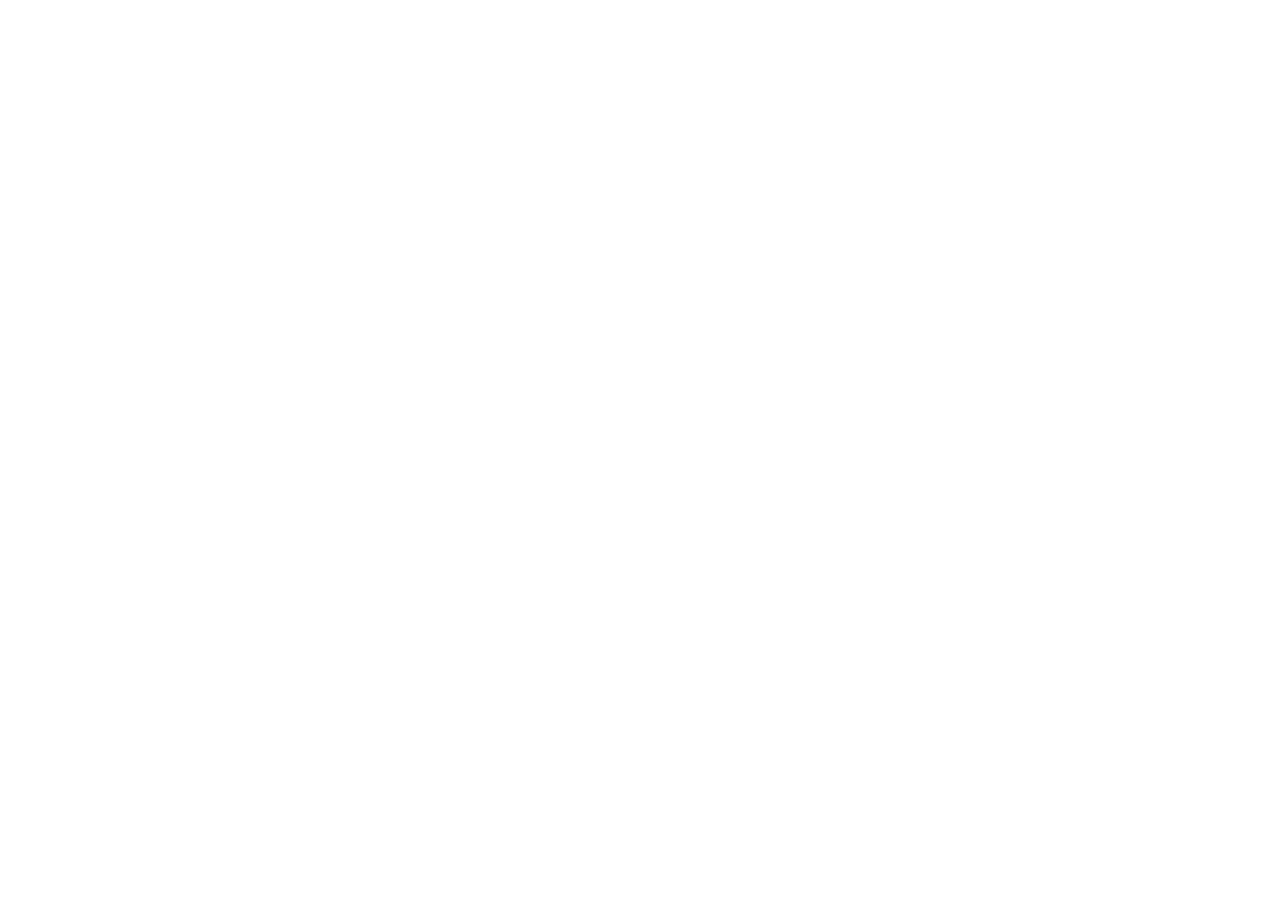
==== home/index.html @ 244410e5 "init project" ====
<!DOCTYPE html>
<html lang="en">
<head>
    <meta charset="UTF-8">
    <meta name="viewport" content="width=device-width, initial-scale=1.0">
    <title>Document</title>
</head>
<body>
    
</body>
</html>
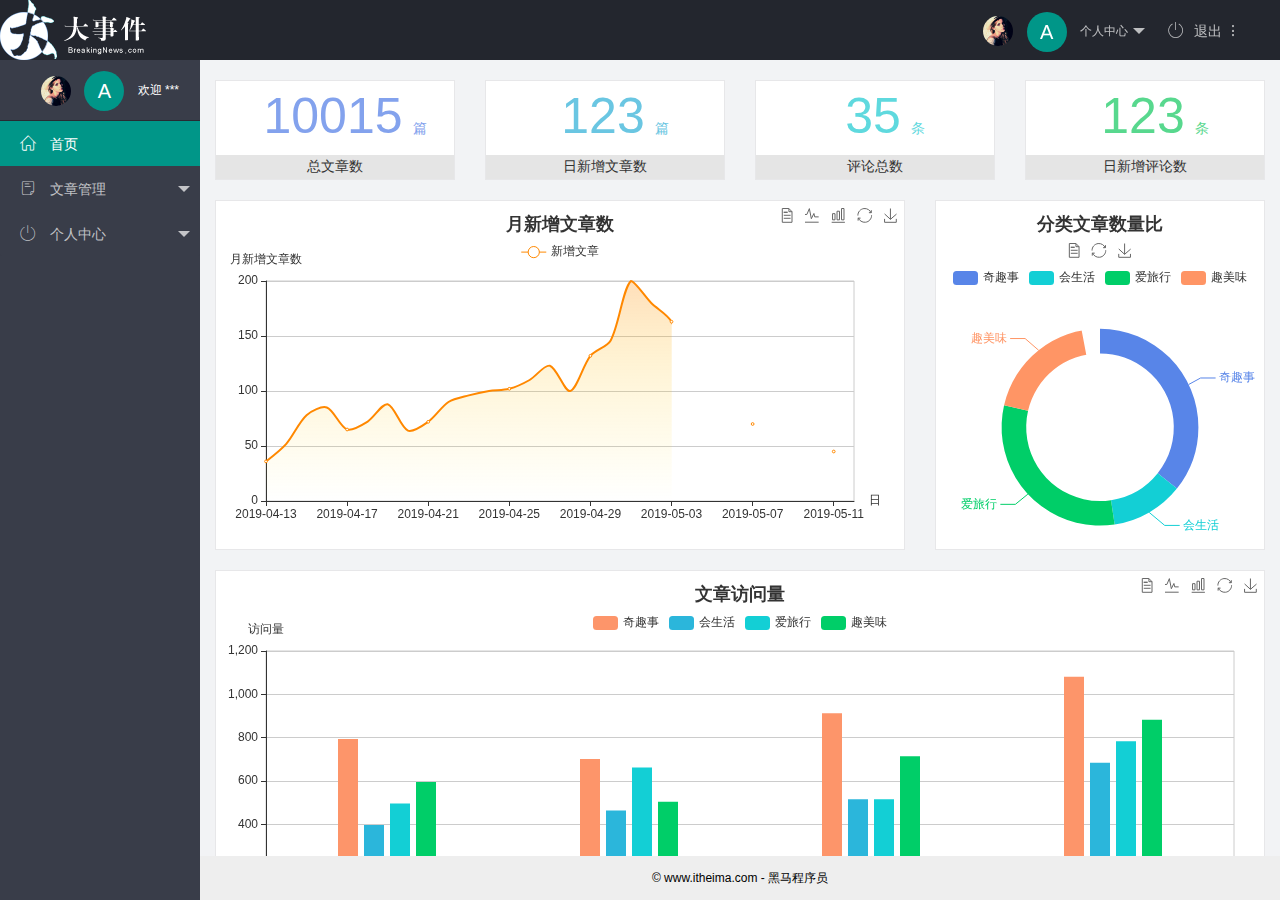
==== commit 228bbe33: "完成个人中心的开发" ====
--- a/home/index.html
+++ b/home/index.html
@@ -1,11 +1,105 @@
 <!DOCTYPE html>
 <html lang="en">
+
 <head>
     <meta charset="UTF-8">
     <meta name="viewport" content="width=device-width, initial-scale=1.0">
-    <title>Document</title>
+    <title>后台主页</title>
+    <!-- 导入layui样式表 -->
+    <link rel="stylesheet" href="/assets/lib/layui/css/layui.css">
+    <link rel="stylesheet" href="/assets/fonts/iconfont.css">
+    <link rel="stylesheet" href="/assets/css/index.css">
+
 </head>
+
 <body>
-    
+    <div class="layui-layout layui-layout-admin">
+        <div class="layui-header">
+            <img src="/assets/images/logo.png">
+            <!-- 头部区域（可配合layui 已有的水平导航） -->
+            <ul class="layui-nav layui-layout-left">
+                <!-- 移动端显示 -->
+                <li class="layui-nav-item layui-show-xs-inline-block layui-hide-sm" lay-header-event="menuLeft">
+                    <i class="layui-icon layui-icon-spread-left"></i>
+                </li>
+            </ul>
+            <ul class="layui-nav layui-layout-right">
+                <li class="layui-nav-item layui-hide layui-show-md-inline-block" id="fu">
+                    <a href="javascript:;" class="userinfo">
+                        <img src="/assets/images/sample.jpg" class="layui-nav-img">
+                        <span class="text-avatar">A</span>
+                        个人中心
+                    </a>
+                    <dl class="layui-nav-child">
+                        <dd><a href="/home/user/user_info.html" target="fm">
+                                基本资料</a></dd>
+                        <dd><a href="/home/user/user_pwd.html" target="fm">更换头像</a></dd>
+                        <dd><a href="/home/user/user_avatar.html" target="fm">重置密码</a></dd>
+                    </dl>
+                </li>
+                <li class="layui-nav-item" lay-header-event="menuRight" lay-unselect>
+                    <a href="javascript:;" id="btnlogout"><span class="iconfont icon-tuichu"></span>退出
+                        <i class="layui-icon layui-icon-more-vertical"></i>
+                    </a>
+                </li>
+            </ul>
+        </div>
+
+        <div class="layui-side layui-bg-black">
+            <div class="layui-side-scroll">
+                <div class="userinfo">
+                    <img src="/assets/images/sample.jpg" class="layui-nav-img">
+                    <span class="text-avatar">A</span>
+                    <span id="welcome">欢迎 ***</span>
+                </div>
+                <!-- 左侧导航区域（可配合layui已有的垂直导航） -->
+                <ul class="layui-nav layui-nav-tree " lay-shrink="all" lay-filter="test">
+                    <li class="layui-nav-item layui-nav-itemed layui-this">
+                        <a class="" target="fm" href="/home/dashboard.html"><span class="iconfont icon-home">
+                            </span>首页</a>
+                    </li>
+                    <li class="layui-nav-item">
+                        <a href="javascript:;"><span class="iconfont icon-16 tubiao"> </span>文章管理</a>
+                        <dl class="layui-nav-child">
+                            <dd><a href="javascript:;">文章类别</a></dd>
+                            <dd><a href="javascript:;"> 文章列表</a></dd>
+                            <dd><a href="">发布文章</a></dd>
+                        </dl>
+                    </li>
+                    <li class="layui-nav-item">
+                        <a href="javascript:;"><span class="iconfont icon-tuichu"> </span>个人中心</a>
+                        <dl class="layui-nav-child">
+                            <dd><a href="/home/user/user_info.html" target="fm"><i
+                                        class="layui-icon layui-icon-app"></i>基本资料</a></dd>
+                            <dd><a href="/home/user/user_avatar.html" target="fm"><i
+                                        class="layui-icon layui-icon-app"></i> 更换头像</a>
+                            </dd>
+                            <dd><a href="/home/user/user_pwd.html" target="fm"> <i
+                                        class="layui-icon layui-icon-app"></i>重置密码</a></dd>
+                        </dl>
+                    </li>
+
+                </ul>
+            </div>
+        </div>
+
+        <div class="layui-body">
+            <!-- 内容主体区域 -->
+
+            <iframe name="fm" src="/home/dashboard.html" frameborder="0"></iframe>
+
+        </div>
+
+        <div class="layui-footer">
+            <!-- 底部固定区域 -->
+            © www.itheima.com - 黑马程序员
+        </div>
+    </div>
+    <script src="/assets/lib/layui/layui.all.js"></script>
+    <script src="/assets/lib/jquery.js"></script>
+    <script src="/assets/js/baseApi.js"></script>
+    <script src="/assets/js/index.js"></script>
+
 </body>
+
 </html>--- a/assets/lib/layui/css/layui.css
+++ b/assets/lib/layui/css/layui.css
@@ -0,0 +1,2 @@
+/** layui-v2.5.5 MIT License By https://www.layui.com */
+ .layui-inline,img{display:inline-block;vertical-align:middle}h1,h2,h3,h4,h5,h6{font-weight:400}.layui-edge,.layui-header,.layui-inline,.layui-main{position:relative}.layui-body,.layui-edge,.layui-elip{overflow:hidden}.layui-btn,.layui-edge,.layui-inline,img{vertical-align:middle}.layui-btn,.layui-disabled,.layui-icon,.layui-unselect{-moz-user-select:none;-webkit-user-select:none;-ms-user-select:none}.layui-elip,.layui-form-checkbox span,.layui-form-pane .layui-form-label{text-overflow:ellipsis;white-space:nowrap}.layui-breadcrumb,.layui-tree-btnGroup{visibility:hidden}blockquote,body,button,dd,div,dl,dt,form,h1,h2,h3,h4,h5,h6,input,li,ol,p,pre,td,textarea,th,ul{margin:0;padding:0;-webkit-tap-highlight-color:rgba(0,0,0,0)}a:active,a:hover{outline:0}img{border:none}li{list-style:none}table{border-collapse:collapse;border-spacing:0}h4,h5,h6{font-size:100%}button,input,optgroup,option,select,textarea{font-family:inherit;font-size:inherit;font-style:inherit;font-weight:inherit;outline:0}pre{white-space:pre-wrap;white-space:-moz-pre-wrap;white-space:-pre-wrap;white-space:-o-pre-wrap;word-wrap:break-word}body{line-height:24px;font:14px Helvetica Neue,Helvetica,PingFang SC,Tahoma,Arial,sans-serif}hr{height:1px;margin:10px 0;border:0;clear:both}a{color:#333;text-decoration:none}a:hover{color:#777}a cite{font-style:normal;*cursor:pointer}.layui-border-box,.layui-border-box *{box-sizing:border-box}.layui-box,.layui-box *{box-sizing:content-box}.layui-clear{clear:both;*zoom:1}.layui-clear:after{content:'\20';clear:both;*zoom:1;display:block;height:0}.layui-inline{*display:inline;*zoom:1}.layui-edge{display:inline-block;width:0;height:0;border-width:6px;border-style:dashed;border-color:transparent}.layui-edge-top{top:-4px;border-bottom-color:#999;border-bottom-style:solid}.layui-edge-right{border-left-color:#999;border-left-style:solid}.layui-edge-bottom{top:2px;border-top-color:#999;border-top-style:solid}.layui-edge-left{border-right-color:#999;border-right-style:solid}.layui-disabled,.layui-disabled:hover{color:#d2d2d2!important;cursor:not-allowed!important}.layui-circle{border-radius:100%}.layui-show{display:block!important}.layui-hide{display:none!important}@font-face{font-family:layui-icon;src:url(../font/iconfont.eot?v=250);src:url(../font/iconfont.eot?v=250#iefix) format('embedded-opentype'),url(../font/iconfont.woff2?v=250) format('woff2'),url(../font/iconfont.woff?v=250) format('woff'),url(../font/iconfont.ttf?v=250) format('truetype'),url(../font/iconfont.svg?v=250#layui-icon) format('svg')}.layui-icon{font-family:layui-icon!important;font-size:16px;font-style:normal;-webkit-font-smoothing:antialiased;-moz-osx-font-smoothing:grayscale}.layui-icon-reply-fill:before{content:"\e611"}.layui-icon-set-fill:before{content:"\e614"}.layui-icon-menu-fill:before{content:"\e60f"}.layui-icon-search:before{content:"\e615"}.layui-icon-share:before{content:"\e641"}.layui-icon-set-sm:before{content:"\e620"}.layui-icon-engine:before{content:"\e628"}.layui-icon-close:before{content:"\1006"}.layui-icon-close-fill:before{content:"\1007"}.layui-icon-chart-screen:before{content:"\e629"}.layui-icon-star:before{content:"\e600"}.layui-icon-circle-dot:before{content:"\e617"}.layui-icon-chat:before{content:"\e606"}.layui-icon-release:before{content:"\e609"}.layui-icon-list:before{content:"\e60a"}.layui-icon-chart:before{content:"\e62c"}.layui-icon-ok-circle:before{content:"\1005"}.layui-icon-layim-theme:before{content:"\e61b"}.layui-icon-table:before{content:"\e62d"}.layui-icon-right:before{content:"\e602"}.layui-icon-left:before{content:"\e603"}.layui-icon-cart-simple:before{content:"\e698"}.layui-icon-face-cry:before{content:"\e69c"}.layui-icon-face-smile:before{content:"\e6af"}.layui-icon-survey:before{content:"\e6b2"}.layui-icon-tree:before{content:"\e62e"}.layui-icon-upload-circle:before{content:"\e62f"}.layui-icon-add-circle:before{content:"\e61f"}.layui-icon-download-circle:before{content:"\e601"}.layui-icon-templeate-1:before{content:"\e630"}.layui-icon-util:before{content:"\e631"}.layui-icon-face-surprised:before{content:"\e664"}.layui-icon-edit:before{content:"\e642"}.layui-icon-speaker:before{content:"\e645"}.layui-icon-down:before{content:"\e61a"}.layui-icon-file:before{content:"\e621"}.layui-icon-layouts:before{content:"\e632"}.layui-icon-rate-half:before{content:"\e6c9"}.layui-icon-add-circle-fine:before{content:"\e608"}.layui-icon-prev-circle:before{content:"\e633"}.layui-icon-read:before{content:"\e705"}.layui-icon-404:before{content:"\e61c"}.layui-icon-carousel:before{content:"\e634"}.layui-icon-help:before{content:"\e607"}.layui-icon-code-circle:before{content:"\e635"}.layui-icon-water:before{content:"\e636"}.layui-icon-username:before{content:"\e66f"}.layui-icon-find-fill:before{content:"\e670"}.layui-icon-about:before{content:"\e60b"}.layui-icon-location:before{content:"\e715"}.layui-icon-up:before{content:"\e619"}.layui-icon-pause:before{content:"\e651"}.layui-icon-date:before{content:"\e637"}.layui-icon-layim-uploadfile:before{content:"\e61d"}.layui-icon-delete:before{content:"\e640"}.layui-icon-play:before{content:"\e652"}.layui-icon-top:before{content:"\e604"}.layui-icon-friends:before{content:"\e612"}.layui-icon-refresh-3:before{content:"\e9aa"}.layui-icon-ok:before{content:"\e605"}.layui-icon-layer:before{content:"\e638"}.layui-icon-face-smile-fine:before{content:"\e60c"}.layui-icon-dollar:before{content:"\e659"}.layui-icon-group:before{content:"\e613"}.layui-icon-layim-download:before{content:"\e61e"}.layui-icon-picture-fine:before{content:"\e60d"}.layui-icon-link:before{content:"\e64c"}.layui-icon-diamond:before{content:"\e735"}.layui-icon-log:before{content:"\e60e"}.layui-icon-rate-solid:before{content:"\e67a"}.layui-icon-fonts-del:before{content:"\e64f"}.layui-icon-unlink:before{content:"\e64d"}.layui-icon-fonts-clear:before{content:"\e639"}.layui-icon-triangle-r:before{content:"\e623"}.layui-icon-circle:before{content:"\e63f"}.layui-icon-radio:before{content:"\e643"}.layui-icon-align-center:before{content:"\e647"}.layui-icon-align-right:before{content:"\e648"}.layui-icon-align-left:before{content:"\e649"}.layui-icon-loading-1:before{content:"\e63e"}.layui-icon-return:before{content:"\e65c"}.layui-icon-fonts-strong:before{content:"\e62b"}.layui-icon-upload:before{content:"\e67c"}.layui-icon-dialogue:before{content:"\e63a"}.layui-icon-video:before{content:"\e6ed"}.layui-icon-headset:before{content:"\e6fc"}.layui-icon-cellphone-fine:before{content:"\e63b"}.layui-icon-add-1:before{content:"\e654"}.layui-icon-face-smile-b:before{content:"\e650"}.layui-icon-fonts-html:before{content:"\e64b"}.layui-icon-form:before{content:"\e63c"}.layui-icon-cart:before{content:"\e657"}.layui-icon-camera-fill:before{content:"\e65d"}.layui-icon-tabs:before{content:"\e62a"}.layui-icon-fonts-code:before{content:"\e64e"}.layui-icon-fire:before{content:"\e756"}.layui-icon-set:before{content:"\e716"}.layui-icon-fonts-u:before{content:"\e646"}.layui-icon-triangle-d:before{content:"\e625"}.layui-icon-tips:before{content:"\e702"}.layui-icon-picture:before{content:"\e64a"}.layui-icon-more-vertical:before{content:"\e671"}.layui-icon-flag:before{content:"\e66c"}.layui-icon-loading:before{content:"\e63d"}.layui-icon-fonts-i:before{content:"\e644"}.layui-icon-refresh-1:before{content:"\e666"}.layui-icon-rmb:before{content:"\e65e"}.layui-icon-home:before{content:"\e68e"}.layui-icon-user:before{content:"\e770"}.layui-icon-notice:before{content:"\e667"}.layui-icon-login-weibo:before{content:"\e675"}.layui-icon-voice:before{content:"\e688"}.layui-icon-upload-drag:before{content:"\e681"}.layui-icon-login-qq:before{content:"\e676"}.layui-icon-snowflake:before{content:"\e6b1"}.layui-icon-file-b:before{content:"\e655"}.layui-icon-template:before{content:"\e663"}.layui-icon-auz:before{content:"\e672"}.layui-icon-console:before{content:"\e665"}.layui-icon-app:before{content:"\e653"}.layui-icon-prev:before{content:"\e65a"}.layui-icon-website:before{content:"\e7ae"}.layui-icon-next:before{content:"\e65b"}.layui-icon-component:before{content:"\e857"}.layui-icon-more:before{content:"\e65f"}.layui-icon-login-wechat:before{content:"\e677"}.layui-icon-shrink-right:before{content:"\e668"}.layui-icon-spread-left:before{content:"\e66b"}.layui-icon-camera:before{content:"\e660"}.layui-icon-note:before{content:"\e66e"}.layui-icon-refresh:before{content:"\e669"}.layui-icon-female:before{content:"\e661"}.layui-icon-male:before{content:"\e662"}.layui-icon-password:before{content:"\e673"}.layui-icon-senior:before{content:"\e674"}.layui-icon-theme:before{content:"\e66a"}.layui-icon-tread:before{content:"\e6c5"}.layui-icon-praise:before{content:"\e6c6"}.layui-icon-star-fill:before{content:"\e658"}.layui-icon-rate:before{content:"\e67b"}.layui-icon-template-1:before{content:"\e656"}.layui-icon-vercode:before{content:"\e679"}.layui-icon-cellphone:before{content:"\e678"}.layui-icon-screen-full:before{content:"\e622"}.layui-icon-screen-restore:before{content:"\e758"}.layui-icon-cols:before{content:"\e610"}.layui-icon-export:before{content:"\e67d"}.layui-icon-print:before{content:"\e66d"}.layui-icon-slider:before{content:"\e714"}.layui-icon-addition:before{content:"\e624"}.layui-icon-subtraction:before{content:"\e67e"}.layui-icon-service:before{content:"\e626"}.layui-icon-transfer:before{content:"\e691"}.layui-main{width:1140px;margin:0 auto}.layui-header{z-index:1000;height:60px}.layui-header a:hover{transition:all .5s;-webkit-transition:all .5s}.layui-side{position:fixed;left:0;top:0;bottom:0;z-index:999;width:200px;overflow-x:hidden}.layui-side-scroll{position:relative;width:220px;height:100%;overflow-x:hidden}.layui-body{position:absolute;left:200px;right:0;top:0;bottom:0;z-index:998;width:auto;overflow-y:auto;box-sizing:border-box}.layui-layout-body{overflow:hidden}.layui-layout-admin .layui-header{background-color:#23262E}.layui-layout-admin .layui-side{top:60px;width:200px;overflow-x:hidden}.layui-layout-admin .layui-body{position:fixed;top:60px;bottom:44px}.layui-layout-admin .layui-main{width:auto;margin:0 15px}.layui-layout-admin .layui-footer{position:fixed;left:200px;right:0;bottom:0;height:44px;line-height:44px;padding:0 15px;background-color:#eee}.layui-layout-admin .layui-logo{position:absolute;left:0;top:0;width:200px;height:100%;line-height:60px;text-align:center;color:#009688;font-size:16px}.layui-layout-admin .layui-header .layui-nav{background:0 0}.layui-layout-left{position:absolute!important;left:200px;top:0}.layui-layout-right{position:absolute!important;right:0;top:0}.layui-container{position:relative;margin:0 auto;padding:0 15px;box-sizing:border-box}.layui-fluid{position:relative;margin:0 auto;padding:0 15px}.layui-row:after,.layui-row:before{content:'';display:block;clear:both}.layui-col-lg1,.layui-col-lg10,.layui-col-lg11,.layui-col-lg12,.layui-col-lg2,.layui-col-lg3,.layui-col-lg4,.layui-col-lg5,.layui-col-lg6,.layui-col-lg7,.layui-col-lg8,.layui-col-lg9,.layui-col-md1,.layui-col-md10,.layui-col-md11,.layui-col-md12,.layui-col-md2,.layui-col-md3,.layui-col-md4,.layui-col-md5,.layui-col-md6,.layui-col-md7,.layui-col-md8,.layui-col-md9,.layui-col-sm1,.layui-col-sm10,.layui-col-sm11,.layui-col-sm12,.layui-col-sm2,.layui-col-sm3,.layui-col-sm4,.layui-col-sm5,.layui-col-sm6,.layui-col-sm7,.layui-col-sm8,.layui-col-sm9,.layui-col-xs1,.layui-col-xs10,.layui-col-xs11,.layui-col-xs12,.layui-col-xs2,.layui-col-xs3,.layui-col-xs4,.layui-col-xs5,.layui-col-xs6,.layui-col-xs7,.layui-col-xs8,.layui-col-xs9{position:relative;display:block;box-sizing:border-box}.layui-col-xs1,.layui-col-xs10,.layui-col-xs11,.layui-col-xs12,.layui-col-xs2,.layui-col-xs3,.layui-col-xs4,.layui-col-xs5,.layui-col-xs6,.layui-col-xs7,.layui-col-xs8,.layui-col-xs9{float:left}.layui-col-xs1{width:8.33333333%}.layui-col-xs2{width:16.66666667%}.layui-col-xs3{width:25%}.layui-col-xs4{width:33.33333333%}.layui-col-xs5{width:41.66666667%}.layui-col-xs6{width:50%}.layui-col-xs7{width:58.33333333%}.layui-col-xs8{width:66.66666667%}.layui-col-xs9{width:75%}.layui-col-xs10{width:83.33333333%}.layui-col-xs11{width:91.66666667%}.layui-col-xs12{width:100%}.layui-col-xs-offset1{margin-left:8.33333333%}.layui-col-xs-offset2{margin-left:16.66666667%}.layui-col-xs-offset3{margin-left:25%}.layui-col-xs-offset4{margin-left:33.33333333%}.layui-col-xs-offset5{margin-left:41.66666667%}.layui-col-xs-offset6{margin-left:50%}.layui-col-xs-offset7{margin-left:58.33333333%}.layui-col-xs-offset8{margin-left:66.66666667%}.layui-col-xs-offset9{margin-left:75%}.layui-col-xs-offset10{margin-left:83.33333333%}.layui-col-xs-offset11{margin-left:91.66666667%}.layui-col-xs-offset12{margin-left:100%}@media screen and (max-width:768px){.layui-hide-xs{display:none!important}.layui-show-xs-block{display:block!important}.layui-show-xs-inline{display:inline!important}.layui-show-xs-inline-block{display:inline-block!important}}@media screen and (min-width:768px){.layui-container{width:750px}.layui-hide-sm{display:none!important}.layui-show-sm-block{display:block!important}.layui-show-sm-inline{display:inline!important}.layui-show-sm-inline-block{display:inline-block!important}.layui-col-sm1,.layui-col-sm10,.layui-col-sm11,.layui-col-sm12,.layui-col-sm2,.layui-col-sm3,.layui-col-sm4,.layui-col-sm5,.layui-col-sm6,.layui-col-sm7,.layui-col-sm8,.layui-col-sm9{float:left}.layui-col-sm1{width:8.33333333%}.layui-col-sm2{width:16.66666667%}.layui-col-sm3{width:25%}.layui-col-sm4{width:33.33333333%}.layui-col-sm5{width:41.66666667%}.layui-col-sm6{width:50%}.layui-col-sm7{width:58.33333333%}.layui-col-sm8{width:66.66666667%}.layui-col-sm9{width:75%}.layui-col-sm10{width:83.33333333%}.layui-col-sm11{width:91.66666667%}.layui-col-sm12{width:100%}.layui-col-sm-offset1{margin-left:8.33333333%}.layui-col-sm-offset2{margin-left:16.66666667%}.layui-col-sm-offset3{margin-left:25%}.layui-col-sm-offset4{margin-left:33.33333333%}.layui-col-sm-offset5{margin-left:41.66666667%}.layui-col-sm-offset6{margin-left:50%}.layui-col-sm-offset7{margin-left:58.33333333%}.layui-col-sm-offset8{margin-left:66.66666667%}.layui-col-sm-offset9{margin-left:75%}.layui-col-sm-offset10{margin-left:83.33333333%}.layui-col-sm-offset11{margin-left:91.66666667%}.layui-col-sm-offset12{margin-left:100%}}@media screen and (min-width:992px){.layui-container{width:970px}.layui-hide-md{display:none!important}.layui-show-md-block{display:block!important}.layui-show-md-inline{display:inline!important}.layui-show-md-inline-block{display:inline-block!important}.layui-col-md1,.layui-col-md10,.layui-col-md11,.layui-col-md12,.layui-col-md2,.layui-col-md3,.layui-col-md4,.layui-col-md5,.layui-col-md6,.layui-col-md7,.layui-col-md8,.layui-col-md9{float:left}.layui-col-md1{width:8.33333333%}.layui-col-md2{width:16.66666667%}.layui-col-md3{width:25%}.layui-col-md4{width:33.33333333%}.layui-col-md5{width:41.66666667%}.layui-col-md6{width:50%}.layui-col-md7{width:58.33333333%}.layui-col-md8{width:66.66666667%}.layui-col-md9{width:75%}.layui-col-md10{width:83.33333333%}.layui-col-md11{width:91.66666667%}.layui-col-md12{width:100%}.layui-col-md-offset1{margin-left:8.33333333%}.layui-col-md-offset2{margin-left:16.66666667%}.layui-col-md-offset3{margin-left:25%}.layui-col-md-offset4{margin-left:33.33333333%}.layui-col-md-offset5{margin-left:41.66666667%}.layui-col-md-offset6{margin-left:50%}.layui-col-md-offset7{margin-left:58.33333333%}.layui-col-md-offset8{margin-left:66.66666667%}.layui-col-md-offset9{margin-left:75%}.layui-col-md-offset10{margin-left:83.33333333%}.layui-col-md-offset11{margin-left:91.66666667%}.layui-col-md-offset12{margin-left:100%}}@media screen and (min-width:1200px){.layui-container{width:1170px}.layui-hide-lg{display:none!important}.layui-show-lg-block{display:block!important}.layui-show-lg-inline{display:inline!important}.layui-show-lg-inline-block{display:inline-block!important}.layui-col-lg1,.layui-col-lg10,.layui-col-lg11,.layui-col-lg12,.layui-col-lg2,.layui-col-lg3,.layui-col-lg4,.layui-col-lg5,.layui-col-lg6,.layui-col-lg7,.layui-col-lg8,.layui-col-lg9{float:left}.layui-col-lg1{width:8.33333333%}.layui-col-lg2{width:16.66666667%}.layui-col-lg3{width:25%}.layui-col-lg4{width:33.33333333%}.layui-col-lg5{width:41.66666667%}.layui-col-lg6{width:50%}.layui-col-lg7{width:58.33333333%}.layui-col-lg8{width:66.66666667%}.layui-col-lg9{width:75%}.layui-col-lg10{width:83.33333333%}.layui-col-lg11{width:91.66666667%}.layui-col-lg12{width:100%}.layui-col-lg-offset1{margin-left:8.33333333%}.layui-col-lg-offset2{margin-left:16.66666667%}.layui-col-lg-offset3{margin-left:25%}.layui-col-lg-offset4{margin-left:33.33333333%}.layui-col-lg-offset5{margin-left:41.66666667%}.layui-col-lg-offset6{margin-left:50%}.layui-col-lg-offset7{margin-left:58.33333333%}.layui-col-lg-offset8{margin-left:66.66666667%}.layui-col-lg-offset9{margin-left:75%}.layui-col-lg-offset10{margin-left:83.33333333%}.layui-col-lg-offset11{margin-left:91.66666667%}.layui-col-lg-offset12{margin-left:100%}}.layui-col-space1{margin:-.5px}.layui-col-space1>*{padding:.5px}.layui-col-space3{margin:-1.5px}.layui-col-space3>*{padding:1.5px}.layui-col-space5{margin:-2.5px}.layui-col-space5>*{padding:2.5px}.layui-col-space8{margin:-3.5px}.layui-col-space8>*{padding:3.5px}.layui-col-space10{margin:-5px}.layui-col-space10>*{padding:5px}.layui-col-space12{margin:-6px}.layui-col-space12>*{padding:6px}.layui-col-space15{margin:-7.5px}.layui-col-space15>*{padding:7.5px}.layui-col-space18{margin:-9px}.layui-col-space18>*{padding:9px}.layui-col-space20{margin:-10px}.layui-col-space20>*{padding:10px}.layui-col-space22{margin:-11px}.layui-col-space22>*{padding:11px}.layui-col-space25{margin:-12.5px}.layui-col-space25>*{padding:12.5px}.layui-col-space30{margin:-15px}.layui-col-space30>*{padding:15px}.layui-btn,.layui-input,.layui-select,.layui-textarea,.layui-upload-button{outline:0;-webkit-appearance:none;transition:all .3s;-webkit-transition:all .3s;box-sizing:border-box}.layui-elem-quote{margin-bottom:10px;padding:15px;line-height:22px;border-left:5px solid #009688;border-radius:0 2px 2px 0;background-color:#f2f2f2}.layui-quote-nm{border-style:solid;border-width:1px 1px 1px 5px;background:0 0}.layui-elem-field{margin-bottom:10px;padding:0;border-width:1px;border-style:solid}.layui-elem-field legend{margin-left:20px;padding:0 10px;font-size:20px;font-weight:300}.layui-field-title{margin:10px 0 20px;border-width:1px 0 0}.layui-field-box{padding:10px 15px}.layui-field-title .layui-field-box{padding:10px 0}.layui-progress{position:relative;height:6px;border-radius:20px;background-color:#e2e2e2}.layui-progress-bar{position:absolute;left:0;top:0;width:0;max-width:100%;height:6px;border-radius:20px;text-align:right;background-color:#5FB878;transition:all .3s;-webkit-transition:all .3s}.layui-progress-big,.layui-progress-big .layui-progress-bar{height:18px;line-height:18px}.layui-progress-text{position:relative;top:-20px;line-height:18px;font-size:12px;color:#666}.layui-progress-big .layui-progress-text{position:static;padding:0 10px;color:#fff}.layui-collapse{border-width:1px;border-style:solid;border-radius:2px}.layui-colla-content,.layui-colla-item{border-top-width:1px;border-top-style:solid}.layui-colla-item:first-child{border-top:none}.layui-colla-title{position:relative;height:42px;line-height:42px;padding:0 15px 0 35px;color:#333;background-color:#f2f2f2;cursor:pointer;font-size:14px;overflow:hidden}.layui-colla-content{display:none;padding:10px 15px;line-height:22px;color:#666}.layui-colla-icon{position:absolute;left:15px;top:0;font-size:14px}.layui-card{margin-bottom:15px;border-radius:2px;background-color:#fff;box-shadow:0 1px 2px 0 rgba(0,0,0,.05)}.layui-card:last-child{margin-bottom:0}.layui-card-header{position:relative;height:42px;line-height:42px;padding:0 15px;border-bottom:1px solid #f6f6f6;color:#333;border-radius:2px 2px 0 0;font-size:14px}.layui-bg-black,.layui-bg-blue,.layui-bg-cyan,.layui-bg-green,.layui-bg-orange,.layui-bg-red{color:#fff!important}.layui-card-body{position:relative;padding:10px 15px;line-height:24px}.layui-card-body[pad15]{padding:15px}.layui-card-body[pad20]{padding:20px}.layui-card-body .layui-table{margin:5px 0}.layui-card .layui-tab{margin:0}.layui-panel-window{position:relative;padding:15px;border-radius:0;border-top:5px solid #E6E6E6;background-color:#fff}.layui-auxiliar-moving{position:fixed;left:0;right:0;top:0;bottom:0;width:100%;height:100%;background:0 0;z-index:9999999999}.layui-form-label,.layui-form-mid,.layui-form-select,.layui-input-block,.layui-input-inline,.layui-textarea{position:relative}.layui-bg-red{background-color:#FF5722!important}.layui-bg-orange{background-color:#FFB800!important}.layui-bg-green{background-color:#009688!important}.layui-bg-cyan{background-color:#2F4056!important}.layui-bg-blue{background-color:#1E9FFF!important}.layui-bg-black{background-color:#393D49!important}.layui-bg-gray{background-color:#eee!important;color:#666!important}.layui-badge-rim,.layui-colla-content,.layui-colla-item,.layui-collapse,.layui-elem-field,.layui-form-pane .layui-form-item[pane],.layui-form-pane .layui-form-label,.layui-input,.layui-layedit,.layui-layedit-tool,.layui-quote-nm,.layui-select,.layui-tab-bar,.layui-tab-card,.layui-tab-title,.layui-tab-title .layui-this:after,.layui-textarea{border-color:#e6e6e6}.layui-timeline-item:before,hr{background-color:#e6e6e6}.layui-text{line-height:22px;font-size:14px;color:#666}.layui-text h1,.layui-text h2,.layui-text h3{font-weight:500;color:#333}.layui-text h1{font-size:30px}.layui-text h2{font-size:24px}.layui-text h3{font-size:18px}.layui-text a:not(.layui-btn){color:#01AAED}.layui-text a:not(.layui-btn):hover{text-decoration:underline}.layui-text ul{padding:5px 0 5px 15px}.layui-text ul li{margin-top:5px;list-style-type:disc}.layui-text em,.layui-word-aux{color:#999!important;padding:0 5px!important}.layui-btn{display:inline-block;height:38px;line-height:38px;padding:0 18px;background-color:#009688;color:#fff;white-space:nowrap;text-align:center;font-size:14px;border:none;border-radius:2px;cursor:pointer}.layui-btn:hover{opacity:.8;filter:alpha(opacity=80);color:#fff}.layui-btn:active{opacity:1;filter:alpha(opacity=100)}.layui-btn+.layui-btn{margin-left:10px}.layui-btn-container{font-size:0}.layui-btn-container .layui-btn{margin-right:10px;margin-bottom:10px}.layui-btn-container .layui-btn+.layui-btn{margin-left:0}.layui-table .layui-btn-container .layui-btn{margin-bottom:9px}.layui-btn-radius{border-radius:100px}.layui-btn .layui-icon{margin-right:3px;font-size:18px;vertical-align:bottom;vertical-align:middle\9}.layui-btn-primary{border:1px solid #C9C9C9;background-color:#fff;color:#555}.layui-btn-primary:hover{border-color:#009688;color:#333}.layui-btn-normal{background-color:#1E9FFF}.layui-btn-warm{background-color:#FFB800}.layui-btn-danger{background-color:#FF5722}.layui-btn-checked{background-color:#5FB878}.layui-btn-disabled,.layui-btn-disabled:active,.layui-btn-disabled:hover{border:1px solid #e6e6e6;background-color:#FBFBFB;color:#C9C9C9;cursor:not-allowed;opacity:1}.layui-btn-lg{height:44px;line-height:44px;padding:0 25px;font-size:16px}.layui-btn-sm{height:30px;line-height:30px;padding:0 10px;font-size:12px}.layui-btn-sm i{font-size:16px!important}.layui-btn-xs{height:22px;line-height:22px;padding:0 5px;font-size:12px}.layui-btn-xs i{font-size:14px!important}.layui-btn-group{display:inline-block;vertical-align:middle;font-size:0}.layui-btn-group .layui-btn{margin-left:0!important;margin-right:0!important;border-left:1px solid rgba(255,255,255,.5);border-radius:0}.layui-btn-group .layui-btn-primary{border-left:none}.layui-btn-group .layui-btn-primary:hover{border-color:#C9C9C9;color:#009688}.layui-btn-group .layui-btn:first-child{border-left:none;border-radius:2px 0 0 2px}.layui-btn-group .layui-btn-primary:first-child{border-left:1px solid #c9c9c9}.layui-btn-group .layui-btn:last-child{border-radius:0 2px 2px 0}.layui-btn-group .layui-btn+.layui-btn{margin-left:0}.layui-btn-group+.layui-btn-group{margin-left:10px}.layui-btn-fluid{width:100%}.layui-input,.layui-select,.layui-textarea{height:38px;line-height:1.3;line-height:38px\9;border-width:1px;border-style:solid;background-color:#fff;border-radius:2px}.layui-input::-webkit-input-placeholder,.layui-select::-webkit-input-placeholder,.layui-textarea::-webkit-input-placeholder{line-height:1.3}.layui-input,.layui-textarea{display:block;width:100%;padding-left:10px}.layui-input:hover,.layui-textarea:hover{border-color:#D2D2D2!important}.layui-input:focus,.layui-textarea:focus{border-color:#C9C9C9!important}.layui-textarea{min-height:100px;height:auto;line-height:20px;padding:6px 10px;resize:vertical}.layui-select{padding:0 10px}.layui-form input[type=checkbox],.layui-form input[type=radio],.layui-form select{display:none}.layui-form [lay-ignore]{display:initial}.layui-form-item{margin-bottom:15px;clear:both;*zoom:1}.layui-form-item:after{content:'\20';clear:both;*zoom:1;display:block;height:0}.layui-form-label{float:left;display:block;padding:9px 15px;width:80px;font-weight:400;line-height:20px;text-align:right}.layui-form-label-col{display:block;float:none;padding:9px 0;line-height:20px;text-align:left}.layui-form-item .layui-inline{margin-bottom:5px;margin-right:10px}.layui-input-block{margin-left:110px;min-height:36px}.layui-input-inline{display:inline-block;vertical-align:middle}.layui-form-item .layui-input-inline{float:left;width:190px;margin-right:10px}.layui-form-text .layui-input-inline{width:auto}.layui-form-mid{float:left;display:block;padding:9px 0!important;line-height:20px;margin-right:10px}.layui-form-danger+.layui-form-select .layui-input,.layui-form-danger:focus{border-color:#FF5722!important}.layui-form-select .layui-input{padding-right:30px;cursor:pointer}.layui-form-select .layui-edge{position:absolute;right:10px;top:50%;margin-top:-3px;cursor:pointer;border-width:6px;border-top-color:#c2c2c2;border-top-style:solid;transition:all .3s;-webkit-transition:all .3s}.layui-form-select dl{display:none;position:absolute;left:0;top:42px;padding:5px 0;z-index:899;min-width:100%;border:1px solid #d2d2d2;max-height:300px;overflow-y:auto;background-color:#fff;border-radius:2px;box-shadow:0 2px 4px rgba(0,0,0,.12);box-sizing:border-box}.layui-form-select dl dd,.layui-form-select dl dt{padding:0 10px;line-height:36px;white-space:nowrap;overflow:hidden;text-overflow:ellipsis}.layui-form-select dl dt{font-size:12px;color:#999}.layui-form-select dl dd{cursor:pointer}.layui-form-select dl dd:hover{background-color:#f2f2f2;-webkit-transition:.5s all;transition:.5s all}.layui-form-select .layui-select-group dd{padding-left:20px}.layui-form-select dl dd.layui-select-tips{padding-left:10px!important;color:#999}.layui-form-select dl dd.layui-this{background-color:#5FB878;color:#fff}.layui-form-checkbox,.layui-form-select dl dd.layui-disabled{background-color:#fff}.layui-form-selected dl{display:block}.layui-form-checkbox,.layui-form-checkbox *,.layui-form-switch{display:inline-block;vertical-align:middle}.layui-form-selected .layui-edge{margin-top:-9px;-webkit-transform:rotate(180deg);transform:rotate(180deg);margin-top:-3px\9}:root .layui-form-selected .layui-edge{margin-top:-9px\0/IE9}.layui-form-selectup dl{top:auto;bottom:42px}.layui-select-none{margin:5px 0;text-align:center;color:#999}.layui-select-disabled .layui-disabled{border-color:#eee!important}.layui-select-disabled .layui-edge{border-top-color:#d2d2d2}.layui-form-checkbox{position:relative;height:30px;line-height:30px;margin-right:10px;padding-right:30px;cursor:pointer;font-size:0;-webkit-transition:.1s linear;transition:.1s linear;box-sizing:border-box}.layui-form-checkbox span{padding:0 10px;height:100%;font-size:14px;border-radius:2px 0 0 2px;background-color:#d2d2d2;color:#fff;overflow:hidden}.layui-form-checkbox:hover span{background-color:#c2c2c2}.layui-form-checkbox i{position:absolute;right:0;top:0;width:30px;height:28px;border:1px solid #d2d2d2;border-left:none;border-radius:0 2px 2px 0;color:#fff;font-size:20px;text-align:center}.layui-form-checkbox:hover i{border-color:#c2c2c2;color:#c2c2c2}.layui-form-checked,.layui-form-checked:hover{border-color:#5FB878}.layui-form-checked span,.layui-form-checked:hover span{background-color:#5FB878}.layui-form-checked i,.layui-form-checked:hover i{color:#5FB878}.layui-form-item .layui-form-checkbox{margin-top:4px}.layui-form-checkbox[lay-skin=primary]{height:auto!important;line-height:normal!important;min-width:18px;min-height:18px;border:none!important;margin-right:0;padding-left:28px;padding-right:0;background:0 0}.layui-form-checkbox[lay-skin=primary] span{padding-left:0;padding-right:15px;line-height:18px;background:0 0;color:#666}.layui-form-checkbox[lay-skin=primary] i{right:auto;left:0;width:16px;height:16px;line-height:16px;border:1px solid #d2d2d2;font-size:12px;border-radius:2px;background-color:#fff;-webkit-transition:.1s linear;transition:.1s linear}.layui-form-checkbox[lay-skin=primary]:hover i{border-color:#5FB878;color:#fff}.layui-form-checked[lay-skin=primary] i{border-color:#5FB878!important;background-color:#5FB878;color:#fff}.layui-checkbox-disbaled[lay-skin=primary] span{background:0 0!important;color:#c2c2c2}.layui-checkbox-disbaled[lay-skin=primary]:hover i{border-color:#d2d2d2}.layui-form-item .layui-form-checkbox[lay-skin=primary]{margin-top:10px}.layui-form-switch{position:relative;height:22px;line-height:22px;min-width:35px;padding:0 5px;margin-top:8px;border:1px solid #d2d2d2;border-radius:20px;cursor:pointer;background-color:#fff;-webkit-transition:.1s linear;transition:.1s linear}.layui-form-switch i{position:absolute;left:5px;top:3px;width:16px;height:16px;border-radius:20px;background-color:#d2d2d2;-webkit-transition:.1s linear;transition:.1s linear}.layui-form-switch em{position:relative;top:0;width:25px;margin-left:21px;padding:0!important;text-align:center!important;color:#999!important;font-style:normal!important;font-size:12px}.layui-form-onswitch{border-color:#5FB878;background-color:#5FB878}.layui-checkbox-disbaled,.layui-checkbox-disbaled i{border-color:#e2e2e2!important}.layui-form-onswitch i{left:100%;margin-left:-21px;background-color:#fff}.layui-form-onswitch em{margin-left:5px;margin-right:21px;color:#fff!important}.layui-checkbox-disbaled span{background-color:#e2e2e2!important}.layui-checkbox-disbaled:hover i{color:#fff!important}[lay-radio]{display:none}.layui-form-radio,.layui-form-radio *{display:inline-block;vertical-align:middle}.layui-form-radio{line-height:28px;margin:6px 10px 0 0;padding-right:10px;cursor:pointer;font-size:0}.layui-form-radio *{font-size:14px}.layui-form-radio>i{margin-right:8px;font-size:22px;color:#c2c2c2}.layui-form-radio>i:hover,.layui-form-radioed>i{color:#5FB878}.layui-radio-disbaled>i{color:#e2e2e2!important}.layui-form-pane .layui-form-label{width:110px;padding:8px 15px;height:38px;line-height:20px;border-width:1px;border-style:solid;border-radius:2px 0 0 2px;text-align:center;background-color:#FBFBFB;overflow:hidden;box-sizing:border-box}.layui-form-pane .layui-input-inline{margin-left:-1px}.layui-form-pane .layui-input-block{margin-left:110px;left:-1px}.layui-form-pane .layui-input{border-radius:0 2px 2px 0}.layui-form-pane .layui-form-text .layui-form-label{float:none;width:100%;border-radius:2px;box-sizing:border-box;text-align:left}.layui-form-pane .layui-form-text .layui-input-inline{display:block;margin:0;top:-1px;clear:both}.layui-form-pane .layui-form-text .layui-input-block{margin:0;left:0;top:-1px}.layui-form-pane .layui-form-text .layui-textarea{min-height:100px;border-radius:0 0 2px 2px}.layui-form-pane .layui-form-checkbox{margin:4px 0 4px 10px}.layui-form-pane .layui-form-radio,.layui-form-pane .layui-form-switch{margin-top:6px;margin-left:10px}.layui-form-pane .layui-form-item[pane]{position:relative;border-width:1px;border-style:solid}.layui-form-pane .layui-form-item[pane] .layui-form-label{position:absolute;left:0;top:0;height:100%;border-width:0 1px 0 0}.layui-form-pane .layui-form-item[pane] .layui-input-inline{margin-left:110px}@media screen and (max-width:450px){.layui-form-item .layui-form-label{text-overflow:ellipsis;overflow:hidden;white-space:nowrap}.layui-form-item .layui-inline{display:block;margin-right:0;margin-bottom:20px;clear:both}.layui-form-item .layui-inline:after{content:'\20';clear:both;display:block;height:0}.layui-form-item .layui-input-inline{display:block;float:none;left:-3px;width:auto;margin:0 0 10px 112px}.layui-form-item .layui-input-inline+.layui-form-mid{margin-left:110px;top:-5px;padding:0}.layui-form-item .layui-form-checkbox{margin-right:5px;margin-bottom:5px}}.layui-layedit{border-width:1px;border-style:solid;border-radius:2px}.layui-layedit-tool{padding:3px 5px;border-bottom-width:1px;border-bottom-style:solid;font-size:0}.layedit-tool-fixed{position:fixed;top:0;border-top:1px solid #e2e2e2}.layui-layedit-tool .layedit-tool-mid,.layui-layedit-tool .layui-icon{display:inline-block;vertical-align:middle;text-align:center;font-size:14px}.layui-layedit-tool .layui-icon{position:relative;width:32px;height:30px;line-height:30px;margin:3px 5px;color:#777;cursor:pointer;border-radius:2px}.layui-layedit-tool .layui-icon:hover{color:#393D49}.layui-layedit-tool .layui-icon:active{color:#000}.layui-layedit-tool .layedit-tool-active{background-color:#e2e2e2;color:#000}.layui-layedit-tool .layui-disabled,.layui-layedit-tool .layui-disabled:hover{color:#d2d2d2;cursor:not-allowed}.layui-layedit-tool .layedit-tool-mid{width:1px;height:18px;margin:0 10px;background-color:#d2d2d2}.layedit-tool-html{width:50px!important;font-size:30px!important}.layedit-tool-b,.layedit-tool-code,.layedit-tool-help{font-size:16px!important}.layedit-tool-d,.layedit-tool-face,.layedit-tool-image,.layedit-tool-unlink{font-size:18px!important}.layedit-tool-image input{position:absolute;font-size:0;left:0;top:0;width:100%;height:100%;opacity:.01;filter:Alpha(opacity=1);cursor:pointer}.layui-layedit-iframe iframe{display:block;width:100%}#LAY_layedit_code{overflow:hidden}.layui-laypage{display:inline-block;*display:inline;*zoom:1;vertical-align:middle;margin:10px 0;font-size:0}.layui-laypage>a:first-child,.layui-laypage>a:first-child em{border-radius:2px 0 0 2px}.layui-laypage>a:last-child,.layui-laypage>a:last-child em{border-radius:0 2px 2px 0}.layui-laypage>:first-child{margin-left:0!important}.layui-laypage>:last-child{margin-right:0!important}.layui-laypage a,.layui-laypage button,.layui-laypage input,.layui-laypage select,.layui-laypage span{border:1px solid #e2e2e2}.layui-laypage a,.layui-laypage span{display:inline-block;*display:inline;*zoom:1;vertical-align:middle;padding:0 15px;height:28px;line-height:28px;margin:0 -1px 5px 0;background-color:#fff;color:#333;font-size:12px}.layui-flow-more a *,.layui-laypage input,.layui-table-view select[lay-ignore]{display:inline-block}.layui-laypage a:hover{color:#009688}.layui-laypage em{font-style:normal}.layui-laypage .layui-laypage-spr{color:#999;font-weight:700}.layui-laypage a{text-decoration:none}.layui-laypage .layui-laypage-curr{position:relative}.layui-laypage .layui-laypage-curr em{position:relative;color:#fff}.layui-laypage .layui-laypage-curr .layui-laypage-em{position:absolute;left:-1px;top:-1px;padding:1px;width:100%;height:100%;background-color:#009688}.layui-laypage-em{border-radius:2px}.layui-laypage-next em,.layui-laypage-prev em{font-family:Sim sun;font-size:16px}.layui-laypage .layui-laypage-count,.layui-laypage .layui-laypage-limits,.layui-laypage .layui-laypage-refresh,.layui-laypage .layui-laypage-skip{margin-left:10px;margin-right:10px;padding:0;border:none}.layui-laypage .layui-laypage-limits,.layui-laypage .layui-laypage-refresh{vertical-align:top}.layui-laypage .layui-laypage-refresh i{font-size:18px;cursor:pointer}.layui-laypage select{height:22px;padding:3px;border-radius:2px;cursor:pointer}.layui-laypage .layui-laypage-skip{height:30px;line-height:30px;color:#999}.layui-laypage button,.layui-laypage input{height:30px;line-height:30px;border-radius:2px;vertical-align:top;background-color:#fff;box-sizing:border-box}.layui-laypage input{width:40px;margin:0 10px;padding:0 3px;text-align:center}.layui-laypage input:focus,.layui-laypage select:focus{border-color:#009688!important}.layui-laypage button{margin-left:10px;padding:0 10px;cursor:pointer}.layui-table,.layui-table-view{margin:10px 0}.layui-flow-more{margin:10px 0;text-align:center;color:#999;font-size:14px}.layui-flow-more a{height:32px;line-height:32px}.layui-flow-more a *{vertical-align:top}.layui-flow-more a cite{padding:0 20px;border-radius:3px;background-color:#eee;color:#333;font-style:normal}.layui-flow-more a cite:hover{opacity:.8}.layui-flow-more a i{font-size:30px;color:#737383}.layui-table{width:100%;background-color:#fff;color:#666}.layui-table tr{transition:all .3s;-webkit-transition:all .3s}.layui-table th{text-align:left;font-weight:400}.layui-table tbody tr:hover,.layui-table thead tr,.layui-table-click,.layui-table-header,.layui-table-hover,.layui-table-mend,.layui-table-patch,.layui-table-tool,.layui-table-total,.layui-table-total tr,.layui-table[lay-even] tr:nth-child(even){background-color:#f2f2f2}.layui-table td,.layui-table th,.layui-table-col-set,.layui-table-fixed-r,.layui-table-grid-down,.layui-table-header,.layui-table-page,.layui-table-tips-main,.layui-table-tool,.layui-table-total,.layui-table-view,.layui-table[lay-skin=line],.layui-table[lay-skin=row]{border-width:1px;border-style:solid;border-color:#e6e6e6}.layui-table td,.layui-table th{position:relative;padding:9px 15px;min-height:20px;line-height:20px;font-size:14px}.layui-table[lay-skin=line] td,.layui-table[lay-skin=line] th{border-width:0 0 1px}.layui-table[lay-skin=row] td,.layui-table[lay-skin=row] th{border-width:0 1px 0 0}.layui-table[lay-skin=nob] td,.layui-table[lay-skin=nob] th{border:none}.layui-table img{max-width:100px}.layui-table[lay-size=lg] td,.layui-table[lay-size=lg] th{padding:15px 30px}.layui-table-view .layui-table[lay-size=lg] .layui-table-cell{height:40px;line-height:40px}.layui-table[lay-size=sm] td,.layui-table[lay-size=sm] th{font-size:12px;padding:5px 10px}.layui-table-view .layui-table[lay-size=sm] .layui-table-cell{height:20px;line-height:20px}.layui-table[lay-data]{display:none}.layui-table-box{position:relative;overflow:hidden}.layui-table-view .layui-table{position:relative;width:auto;margin:0}.layui-table-view .layui-table[lay-skin=line]{border-width:0 1px 0 0}.layui-table-view .layui-table[lay-skin=row]{border-width:0 0 1px}.layui-table-view .layui-table td,.layui-table-view .layui-table th{padding:5px 0;border-top:none;border-left:none}.layui-table-view .layui-table th.layui-unselect .layui-table-cell span{cursor:pointer}.layui-table-view .layui-table td{cursor:default}.layui-table-view .layui-table td[data-edit=text]{cursor:text}.layui-table-view .layui-form-checkbox[lay-skin=primary] i{width:18px;height:18px}.layui-table-view .layui-form-radio{line-height:0;padding:0}.layui-table-view .layui-form-radio>i{margin:0;font-size:20px}.layui-table-init{position:absolute;left:0;top:0;width:100%;height:100%;text-align:center;z-index:110}.layui-table-init .layui-icon{position:absolute;left:50%;top:50%;margin:-15px 0 0 -15px;font-size:30px;color:#c2c2c2}.layui-table-header{border-width:0 0 1px;overflow:hidden}.layui-table-header .layui-table{margin-bottom:-1px}.layui-table-tool .layui-inline[lay-event]{position:relative;width:26px;height:26px;padding:5px;line-height:16px;margin-right:10px;text-align:center;color:#333;border:1px solid #ccc;cursor:pointer;-webkit-transition:.5s all;transition:.5s all}.layui-table-tool .layui-inline[lay-event]:hover{border:1px solid #999}.layui-table-tool-temp{padding-right:120px}.layui-table-tool-self{position:absolute;right:17px;top:10px}.layui-table-tool .layui-table-tool-self .layui-inline[lay-event]{margin:0 0 0 10px}.layui-table-tool-panel{position:absolute;top:29px;left:-1px;padding:5px 0;min-width:150px;min-height:40px;border:1px solid #d2d2d2;text-align:left;overflow-y:auto;background-color:#fff;box-shadow:0 2px 4px rgba(0,0,0,.12)}.layui-table-cell,.layui-table-tool-panel li{overflow:hidden;text-overflow:ellipsis;white-space:nowrap}.layui-table-tool-panel li{padding:0 10px;line-height:30px;-webkit-transition:.5s all;transition:.5s all}.layui-table-tool-panel li .layui-form-checkbox[lay-skin=primary]{width:100%;padding-left:28px}.layui-table-tool-panel li:hover{background-color:#f2f2f2}.layui-table-tool-panel li .layui-form-checkbox[lay-skin=primary] i{position:absolute;left:0;top:0}.layui-table-tool-panel li .layui-form-checkbox[lay-skin=primary] span{padding:0}.layui-table-tool .layui-table-tool-self .layui-table-tool-panel{left:auto;right:-1px}.layui-table-col-set{position:absolute;right:0;top:0;width:20px;height:100%;border-width:0 0 0 1px;background-color:#fff}.layui-table-sort{width:10px;height:20px;margin-left:5px;cursor:pointer!important}.layui-table-sort .layui-edge{position:absolute;left:5px;border-width:5px}.layui-table-sort .layui-table-sort-asc{top:3px;border-top:none;border-bottom-style:solid;border-bottom-color:#b2b2b2}.layui-table-sort .layui-table-sort-asc:hover{border-bottom-color:#666}.layui-table-sort .layui-table-sort-desc{bottom:5px;border-bottom:none;border-top-style:solid;border-top-color:#b2b2b2}.layui-table-sort .layui-table-sort-desc:hover{border-top-color:#666}.layui-table-sort[lay-sort=asc] .layui-table-sort-asc{border-bottom-color:#000}.layui-table-sort[lay-sort=desc] .layui-table-sort-desc{border-top-color:#000}.layui-table-cell{height:28px;line-height:28px;padding:0 15px;position:relative;box-sizing:border-box}.layui-table-cell .layui-form-checkbox[lay-skin=primary]{top:-1px;padding:0}.layui-table-cell .layui-table-link{color:#01AAED}.laytable-cell-checkbox,.laytable-cell-numbers,.laytable-cell-radio,.laytable-cell-space{padding:0;text-align:center}.layui-table-body{position:relative;overflow:auto;margin-right:-1px;margin-bottom:-1px}.layui-table-body .layui-none{line-height:26px;padding:15px;text-align:center;color:#999}.layui-table-fixed{position:absolute;left:0;top:0;z-index:101}.layui-table-fixed .layui-table-body{overflow:hidden}.layui-table-fixed-l{box-shadow:0 -1px 8px rgba(0,0,0,.08)}.layui-table-fixed-r{left:auto;right:-1px;border-width:0 0 0 1px;box-shadow:-1px 0 8px rgba(0,0,0,.08)}.layui-table-fixed-r .layui-table-header{position:relative;overflow:visible}.layui-table-mend{position:absolute;right:-49px;top:0;height:100%;width:50px}.layui-table-tool{position:relative;z-index:890;width:100%;min-height:50px;line-height:30px;padding:10px 15px;border-width:0 0 1px}.layui-table-tool .layui-btn-container{margin-bottom:-10px}.layui-table-page,.layui-table-total{border-width:1px 0 0;margin-bottom:-1px;overflow:hidden}.layui-table-page{position:relative;width:100%;padding:7px 7px 0;height:41px;font-size:12px;white-space:nowrap}.layui-table-page>div{height:26px}.layui-table-page .layui-laypage{margin:0}.layui-table-page .layui-laypage a,.layui-table-page .layui-laypage span{height:26px;line-height:26px;margin-bottom:10px;border:none;background:0 0}.layui-table-page .layui-laypage a,.layui-table-page .layui-laypage span.layui-laypage-curr{padding:0 12px}.layui-table-page .layui-laypage span{margin-left:0;padding:0}.layui-table-page .layui-laypage .layui-laypage-prev{margin-left:-7px!important}.layui-table-page .layui-laypage .layui-laypage-curr .layui-laypage-em{left:0;top:0;padding:0}.layui-table-page .layui-laypage button,.layui-table-page .layui-laypage input{height:26px;line-height:26px}.layui-table-page .layui-laypage input{width:40px}.layui-table-page .layui-laypage button{padding:0 10px}.layui-table-page select{height:18px}.layui-table-patch .layui-table-cell{padding:0;width:30px}.layui-table-edit{position:absolute;left:0;top:0;width:100%;height:100%;padding:0 14px 1px;border-radius:0;box-shadow:1px 1px 20px rgba(0,0,0,.15)}.layui-table-edit:focus{border-color:#5FB878!important}select.layui-table-edit{padding:0 0 0 10px;border-color:#C9C9C9}.layui-table-view .layui-form-checkbox,.layui-table-view .layui-form-radio,.layui-table-view .layui-form-switch{top:0;margin:0;box-sizing:content-box}.layui-table-view .layui-form-checkbox{top:-1px;height:26px;line-height:26px}.layui-table-view .layui-form-checkbox i{height:26px}.layui-table-grid .layui-table-cell{overflow:visible}.layui-table-grid-down{position:absolute;top:0;right:0;width:26px;height:100%;padding:5px 0;border-width:0 0 0 1px;text-align:center;background-color:#fff;color:#999;cursor:pointer}.layui-table-grid-down .layui-icon{position:absolute;top:50%;left:50%;margin:-8px 0 0 -8px}.layui-table-grid-down:hover{background-color:#fbfbfb}body .layui-table-tips .layui-layer-content{background:0 0;padding:0;box-shadow:0 1px 6px rgba(0,0,0,.12)}.layui-table-tips-main{margin:-44px 0 0 -1px;max-height:150px;padding:8px 15px;font-size:14px;overflow-y:scroll;background-color:#fff;color:#666}.layui-table-tips-c{position:absolute;right:-3px;top:-13px;width:20px;height:20px;padding:3px;cursor:pointer;background-color:#666;border-radius:50%;color:#fff}.layui-table-tips-c:hover{background-color:#777}.layui-table-tips-c:before{position:relative;right:-2px}.layui-upload-file{display:none!important;opacity:.01;filter:Alpha(opacity=1)}.layui-upload-drag,.layui-upload-form,.layui-upload-wrap{display:inline-block}.layui-upload-list{margin:10px 0}.layui-upload-choose{padding:0 10px;color:#999}.layui-upload-drag{position:relative;padding:30px;border:1px dashed #e2e2e2;background-color:#fff;text-align:center;cursor:pointer;color:#999}.layui-upload-drag .layui-icon{font-size:50px;color:#009688}.layui-upload-drag[lay-over]{border-color:#009688}.layui-upload-iframe{position:absolute;width:0;height:0;border:0;visibility:hidden}.layui-upload-wrap{position:relative;vertical-align:middle}.layui-upload-wrap .layui-upload-file{display:block!important;position:absolute;left:0;top:0;z-index:10;font-size:100px;width:100%;height:100%;opacity:.01;filter:Alpha(opacity=1);cursor:pointer}.layui-transfer-active,.layui-transfer-box{display:inline-block;vertical-align:middle}.layui-transfer-box,.layui-transfer-header,.layui-transfer-search{border-width:0;border-style:solid;border-color:#e6e6e6}.layui-transfer-box{position:relative;border-width:1px;width:200px;height:360px;border-radius:2px;background-color:#fff}.layui-transfer-box .layui-form-checkbox{width:100%;margin:0!important}.layui-transfer-header{height:38px;line-height:38px;padding:0 10px;border-bottom-width:1px}.layui-transfer-search{position:relative;padding:10px;border-bottom-width:1px}.layui-transfer-search .layui-input{height:32px;padding-left:30px;font-size:12px}.layui-transfer-search .layui-icon-search{position:absolute;left:20px;top:50%;margin-top:-8px;color:#666}.layui-transfer-active{margin:0 15px}.layui-transfer-active .layui-btn{display:block;margin:0;padding:0 15px;background-color:#5FB878;border-color:#5FB878;color:#fff}.layui-transfer-active .layui-btn-disabled{background-color:#FBFBFB;border-color:#e6e6e6;color:#C9C9C9}.layui-transfer-active .layui-btn:first-child{margin-bottom:15px}.layui-transfer-active .layui-btn .layui-icon{margin:0;font-size:14px!important}.layui-transfer-data{padding:5px 0;overflow:auto}.layui-transfer-data li{height:32px;line-height:32px;padding:0 10px}.layui-transfer-data li:hover{background-color:#f2f2f2;transition:.5s all}.layui-transfer-data .layui-none{padding:15px 10px;text-align:center;color:#999}.layui-nav{position:relative;padding:0 20px;background-color:#393D49;color:#fff;border-radius:2px;font-size:0;box-sizing:border-box}.layui-nav *{font-size:14px}.layui-nav .layui-nav-item{position:relative;display:inline-block;*display:inline;*zoom:1;vertical-align:middle;line-height:60px}.layui-nav .layui-nav-item a{display:block;padding:0 20px;color:#fff;color:rgba(255,255,255,.7);transition:all .3s;-webkit-transition:all .3s}.layui-nav .layui-this:after,.layui-nav-bar,.layui-nav-tree .layui-nav-itemed:after{position:absolute;left:0;top:0;width:0;height:5px;background-color:#5FB878;transition:all .2s;-webkit-transition:all .2s}.layui-nav-bar{z-index:1000}.layui-nav .layui-nav-item a:hover,.layui-nav .layui-this a{color:#fff}.layui-nav .layui-this:after{content:'';top:auto;bottom:0;width:100%}.layui-nav-img{width:30px;height:30px;margin-right:10px;border-radius:50%}.layui-nav .layui-nav-more{content:'';width:0;height:0;border-style:solid dashed dashed;border-color:#fff transparent transparent;overflow:hidden;cursor:pointer;transition:all .2s;-webkit-transition:all .2s;position:absolute;top:50%;right:3px;margin-top:-3px;border-width:6px;border-top-color:rgba(255,255,255,.7)}.layui-nav .layui-nav-mored,.layui-nav-itemed>a .layui-nav-more{margin-top:-9px;border-style:dashed dashed solid;border-color:transparent transparent #fff}.layui-nav-child{display:none;position:absolute;left:0;top:65px;min-width:100%;line-height:36px;padding:5px 0;box-shadow:0 2px 4px rgba(0,0,0,.12);border:1px solid #d2d2d2;background-color:#fff;z-index:100;border-radius:2px;white-space:nowrap}.layui-nav .layui-nav-child a{color:#333}.layui-nav .layui-nav-child a:hover{background-color:#f2f2f2;color:#000}.layui-nav-child dd{position:relative}.layui-nav .layui-nav-child dd.layui-this a,.layui-nav-child dd.layui-this{background-color:#5FB878;color:#fff}.layui-nav-child dd.layui-this:after{display:none}.layui-nav-tree{width:200px;padding:0}.layui-nav-tree .layui-nav-item{display:block;width:100%;line-height:45px}.layui-nav-tree .layui-nav-item a{position:relative;height:45px;line-height:45px;text-overflow:ellipsis;overflow:hidden;white-space:nowrap}.layui-nav-tree .layui-nav-item a:hover{background-color:#4E5465}.layui-nav-tree .layui-nav-bar{width:5px;height:0;background-color:#009688}.layui-nav-tree .layui-nav-child dd.layui-this,.layui-nav-tree .layui-nav-child dd.layui-this a,.layui-nav-tree .layui-this,.layui-nav-tree .layui-this>a,.layui-nav-tree .layui-this>a:hover{background-color:#009688;color:#fff}.layui-nav-tree .layui-this:after{display:none}.layui-nav-itemed>a,.layui-nav-tree .layui-nav-title a,.layui-nav-tree .layui-nav-title a:hover{color:#fff!important}.layui-nav-tree .layui-nav-child{position:relative;z-index:0;top:0;border:none;box-shadow:none}.layui-nav-tree .layui-nav-child a{height:40px;line-height:40px;color:#fff;color:rgba(255,255,255,.7)}.layui-nav-tree .layui-nav-child,.layui-nav-tree .layui-nav-child a:hover{background:0 0;color:#fff}.layui-nav-tree .layui-nav-more{right:10px}.layui-nav-itemed>.layui-nav-child{display:block;padding:0;background-color:rgba(0,0,0,.3)!important}.layui-nav-itemed>.layui-nav-child>.layui-this>.layui-nav-child{display:block}.layui-nav-side{position:fixed;top:0;bottom:0;left:0;overflow-x:hidden;z-index:999}.layui-bg-blue .layui-nav-bar,.layui-bg-blue .layui-nav-itemed:after,.layui-bg-blue .layui-this:after{background-color:#93D1FF}.layui-bg-blue .layui-nav-child dd.layui-this{background-color:#1E9FFF}.layui-bg-blue .layui-nav-itemed>a,.layui-nav-tree.layui-bg-blue .layui-nav-title a,.layui-nav-tree.layui-bg-blue .layui-nav-title a:hover{background-color:#007DDB!important}.layui-breadcrumb{font-size:0}.layui-breadcrumb>*{font-size:14px}.layui-breadcrumb a{color:#999!important}.layui-breadcrumb a:hover{color:#5FB878!important}.layui-breadcrumb a cite{color:#666;font-style:normal}.layui-breadcrumb span[lay-separator]{margin:0 10px;color:#999}.layui-tab{margin:10px 0;text-align:left!important}.layui-tab[overflow]>.layui-tab-title{overflow:hidden}.layui-tab-title{position:relative;left:0;height:40px;white-space:nowrap;font-size:0;border-bottom-width:1px;border-bottom-style:solid;transition:all .2s;-webkit-transition:all .2s}.layui-tab-title li{display:inline-block;*display:inline;*zoom:1;vertical-align:middle;font-size:14px;transition:all .2s;-webkit-transition:all .2s;position:relative;line-height:40px;min-width:65px;padding:0 15px;text-align:center;cursor:pointer}.layui-tab-title li a{display:block}.layui-tab-title .layui-this{color:#000}.layui-tab-title .layui-this:after{position:absolute;left:0;top:0;content:'';width:100%;height:41px;border-width:1px;border-style:solid;border-bottom-color:#fff;border-radius:2px 2px 0 0;box-sizing:border-box;pointer-events:none}.layui-tab-bar{position:absolute;right:0;top:0;z-index:10;width:30px;height:39px;line-height:39px;border-width:1px;border-style:solid;border-radius:2px;text-align:center;background-color:#fff;cursor:pointer}.layui-tab-bar .layui-icon{position:relative;display:inline-block;top:3px;transition:all .3s;-webkit-transition:all .3s}.layui-tab-item{display:none}.layui-tab-more{padding-right:30px;height:auto!important;white-space:normal!important}.layui-tab-more li.layui-this:after{border-bottom-color:#e2e2e2;border-radius:2px}.layui-tab-more .layui-tab-bar .layui-icon{top:-2px;top:3px\9;-webkit-transform:rotate(180deg);transform:rotate(180deg)}:root .layui-tab-more .layui-tab-bar .layui-icon{top:-2px\0/IE9}.layui-tab-content{padding:10px}.layui-tab-title li .layui-tab-close{position:relative;display:inline-block;width:18px;height:18px;line-height:20px;margin-left:8px;top:1px;text-align:center;font-size:14px;color:#c2c2c2;transition:all .2s;-webkit-transition:all .2s}.layui-tab-title li .layui-tab-close:hover{border-radius:2px;background-color:#FF5722;color:#fff}.layui-tab-brief>.layui-tab-title .layui-this{color:#009688}.layui-tab-brief>.layui-tab-more li.layui-this:after,.layui-tab-brief>.layui-tab-title .layui-this:after{border:none;border-radius:0;border-bottom:2px solid #5FB878}.layui-tab-brief[overflow]>.layui-tab-title .layui-this:after{top:-1px}.layui-tab-card{border-width:1px;border-style:solid;border-radius:2px;box-shadow:0 2px 5px 0 rgba(0,0,0,.1)}.layui-tab-card>.layui-tab-title{background-color:#f2f2f2}.layui-tab-card>.layui-tab-title li{margin-right:-1px;margin-left:-1px}.layui-tab-card>.layui-tab-title .layui-this{background-color:#fff}.layui-tab-card>.layui-tab-title .layui-this:after{border-top:none;border-width:1px;border-bottom-color:#fff}.layui-tab-card>.layui-tab-title .layui-tab-bar{height:40px;line-height:40px;border-radius:0;border-top:none;border-right:none}.layui-tab-card>.layui-tab-more .layui-this{background:0 0;color:#5FB878}.layui-tab-card>.layui-tab-more .layui-this:after{border:none}.layui-timeline{padding-left:5px}.layui-timeline-item{position:relative;padding-bottom:20px}.layui-timeline-axis{position:absolute;left:-5px;top:0;z-index:10;width:20px;height:20px;line-height:20px;background-color:#fff;color:#5FB878;border-radius:50%;text-align:center;cursor:pointer}.layui-timeline-axis:hover{color:#FF5722}.layui-timeline-item:before{content:'';position:absolute;left:5px;top:0;z-index:0;width:1px;height:100%}.layui-timeline-item:last-child:before{display:none}.layui-timeline-item:first-child:before{display:block}.layui-timeline-content{padding-left:25px}.layui-timeline-title{position:relative;margin-bottom:10px}.layui-badge,.layui-badge-dot,.layui-badge-rim{position:relative;display:inline-block;padding:0 6px;font-size:12px;text-align:center;background-color:#FF5722;color:#fff;border-radius:2px}.layui-badge{height:18px;line-height:18px}.layui-badge-dot{width:8px;height:8px;padding:0;border-radius:50%}.layui-badge-rim{height:18px;line-height:18px;border-width:1px;border-style:solid;background-color:#fff;color:#666}.layui-btn .layui-badge,.layui-btn .layui-badge-dot{margin-left:5px}.layui-nav .layui-badge,.layui-nav .layui-badge-dot{position:absolute;top:50%;margin:-8px 6px 0}.layui-tab-title .layui-badge,.layui-tab-title .layui-badge-dot{left:5px;top:-2px}.layui-carousel{position:relative;left:0;top:0;background-color:#f8f8f8}.layui-carousel>[carousel-item]{position:relative;width:100%;height:100%;overflow:hidden}.layui-carousel>[carousel-item]:before{position:absolute;content:'\e63d';left:50%;top:50%;width:100px;line-height:20px;margin:-10px 0 0 -50px;text-align:center;color:#c2c2c2;font-family:layui-icon!important;font-size:30px;font-style:normal;-webkit-font-smoothing:antialiased;-moz-osx-font-smoothing:grayscale}.layui-carousel>[carousel-item]>*{display:none;position:absolute;left:0;top:0;width:100%;height:100%;background-color:#f8f8f8;transition-duration:.3s;-webkit-transition-duration:.3s}.layui-carousel-updown>*{-webkit-transition:.3s ease-in-out up;transition:.3s ease-in-out up}.layui-carousel-arrow{display:none\9;opacity:0;position:absolute;left:10px;top:50%;margin-top:-18px;width:36px;height:36px;line-height:36px;text-align:center;font-size:20px;border:0;border-radius:50%;background-color:rgba(0,0,0,.2);color:#fff;-webkit-transition-duration:.3s;transition-duration:.3s;cursor:pointer}.layui-carousel-arrow[lay-type=add]{left:auto!important;right:10px}.layui-carousel:hover .layui-carousel-arrow[lay-type=add],.layui-carousel[lay-arrow=always] .layui-carousel-arrow[lay-type=add]{right:20px}.layui-carousel[lay-arrow=always] .layui-carousel-arrow{opacity:1;left:20px}.layui-carousel[lay-arrow=none] .layui-carousel-arrow{display:none}.layui-carousel-arrow:hover,.layui-carousel-ind ul:hover{background-color:rgba(0,0,0,.35)}.layui-carousel:hover .layui-carousel-arrow{display:block\9;opacity:1;left:20px}.layui-carousel-ind{position:relative;top:-35px;width:100%;line-height:0!important;text-align:center;font-size:0}.layui-carousel[lay-indicator=outside]{margin-bottom:30px}.layui-carousel[lay-indicator=outside] .layui-carousel-ind{top:10px}.layui-carousel[lay-indicator=outside] .layui-carousel-ind ul{background-color:rgba(0,0,0,.5)}.layui-carousel[lay-indicator=none] .layui-carousel-ind{display:none}.layui-carousel-ind ul{display:inline-block;padding:5px;background-color:rgba(0,0,0,.2);border-radius:10px;-webkit-transition-duration:.3s;transition-duration:.3s}.layui-carousel-ind li{display:inline-block;width:10px;height:10px;margin:0 3px;font-size:14px;background-color:#e2e2e2;background-color:rgba(255,255,255,.5);border-radius:50%;cursor:pointer;-webkit-transition-duration:.3s;transition-duration:.3s}.layui-carousel-ind li:hover{background-color:rgba(255,255,255,.7)}.layui-carousel-ind li.layui-this{background-color:#fff}.layui-carousel>[carousel-item]>.layui-carousel-next,.layui-carousel>[carousel-item]>.layui-carousel-prev,.layui-carousel>[carousel-item]>.layui-this{display:block}.layui-carousel>[carousel-item]>.layui-this{left:0}.layui-carousel>[carousel-item]>.layui-carousel-prev{left:-100%}.layui-carousel>[carousel-item]>.layui-carousel-next{left:100%}.layui-carousel>[carousel-item]>.layui-carousel-next.layui-carousel-left,.layui-carousel>[carousel-item]>.layui-carousel-prev.layui-carousel-right{left:0}.layui-carousel>[carousel-item]>.layui-this.layui-carousel-left{left:-100%}.layui-carousel>[carousel-item]>.layui-this.layui-carousel-right{left:100%}.layui-carousel[lay-anim=updown] .layui-carousel-arrow{left:50%!important;top:20px;margin:0 0 0 -18px}.layui-carousel[lay-anim=updown]>[carousel-item]>*,.layui-carousel[lay-anim=fade]>[carousel-item]>*{left:0!important}.layui-carousel[lay-anim=updown] .layui-carousel-arrow[lay-type=add]{top:auto!important;bottom:20px}.layui-carousel[lay-anim=updown] .layui-carousel-ind{position:absolute;top:50%;right:20px;width:auto;height:auto}.layui-carousel[lay-anim=updown] .layui-carousel-ind ul{padding:3px 5px}.layui-carousel[lay-anim=updown] .layui-carousel-ind li{display:block;margin:6px 0}.layui-carousel[lay-anim=updown]>[carousel-item]>.layui-this{top:0}.layui-carousel[lay-anim=updown]>[carousel-item]>.layui-carousel-prev{top:-100%}.layui-carousel[lay-anim=updown]>[carousel-item]>.layui-carousel-next{top:100%}.layui-carousel[lay-anim=updown]>[carousel-item]>.layui-carousel-next.layui-carousel-left,.layui-carousel[lay-anim=updown]>[carousel-item]>.layui-carousel-prev.layui-carousel-right{top:0}.layui-carousel[lay-anim=updown]>[carousel-item]>.layui-this.layui-carousel-left{top:-100%}.layui-carousel[lay-anim=updown]>[carousel-item]>.layui-this.layui-carousel-right{top:100%}.layui-carousel[lay-anim=fade]>[carousel-item]>.layui-carousel-next,.layui-carousel[lay-anim=fade]>[carousel-item]>.layui-carousel-prev{opacity:0}.layui-carousel[lay-anim=fade]>[carousel-item]>.layui-carousel-next.layui-carousel-left,.layui-carousel[lay-anim=fade]>[carousel-item]>.layui-carousel-prev.layui-carousel-right{opacity:1}.layui-carousel[lay-anim=fade]>[carousel-item]>.layui-this.layui-carousel-left,.layui-carousel[lay-anim=fade]>[carousel-item]>.layui-this.layui-carousel-right{opacity:0}.layui-fixbar{position:fixed;right:15px;bottom:15px;z-index:999999}.layui-fixbar li{width:50px;height:50px;line-height:50px;margin-bottom:1px;text-align:center;cursor:pointer;font-size:30px;background-color:#9F9F9F;color:#fff;border-radius:2px;opacity:.95}.layui-fixbar li:hover{opacity:.85}.layui-fixbar li:active{opacity:1}.layui-fixbar .layui-fixbar-top{display:none;font-size:40px}body .layui-util-face{border:none;background:0 0}body .layui-util-face .layui-layer-content{padding:0;background-color:#fff;color:#666;box-shadow:none}.layui-util-face .layui-layer-TipsG{display:none}.layui-util-face ul{position:relative;width:372px;padding:10px;border:1px solid #D9D9D9;background-color:#fff;box-shadow:0 0 20px rgba(0,0,0,.2)}.layui-util-face ul li{cursor:pointer;float:left;border:1px solid #e8e8e8;height:22px;width:26px;overflow:hidden;margin:-1px 0 0 -1px;padding:4px 2px;text-align:center}.layui-util-face ul li:hover{position:relative;z-index:2;border:1px solid #eb7350;background:#fff9ec}.layui-code{position:relative;margin:10px 0;padding:15px;line-height:20px;border:1px solid #ddd;border-left-width:6px;background-color:#F2F2F2;color:#333;font-family:Courier New;font-size:12px}.layui-rate,.layui-rate *{display:inline-block;vertical-align:middle}.layui-rate{padding:10px 5px 10px 0;font-size:0}.layui-rate li i.layui-icon{font-size:20px;color:#FFB800;margin-right:5px;transition:all .3s;-webkit-transition:all .3s}.layui-rate li i:hover{cursor:pointer;transform:scale(1.12);-webkit-transform:scale(1.12)}.layui-rate[readonly] li i:hover{cursor:default;transform:scale(1)}.layui-colorpicker{width:26px;height:26px;border:1px solid #e6e6e6;padding:5px;border-radius:2px;line-height:24px;display:inline-block;cursor:pointer;transition:all .3s;-webkit-transition:all .3s}.layui-colorpicker:hover{border-color:#d2d2d2}.layui-colorpicker.layui-colorpicker-lg{width:34px;height:34px;line-height:32px}.layui-colorpicker.layui-colorpicker-sm{width:24px;height:24px;line-height:22px}.layui-colorpicker.layui-colorpicker-xs{width:22px;height:22px;line-height:20px}.layui-colorpicker-trigger-bgcolor{display:block;background:url([data-uri]);border-radius:2px}.layui-colorpicker-trigger-span{display:block;height:100%;box-sizing:border-box;border:1px solid rgba(0,0,0,.15);border-radius:2px;text-align:center}.layui-colorpicker-trigger-i{display:inline-block;color:#FFF;font-size:12px}.layui-colorpicker-trigger-i.layui-icon-close{color:#999}.layui-colorpicker-main{position:absolute;z-index:66666666;width:280px;padding:7px;background:#FFF;border:1px solid #d2d2d2;border-radius:2px;box-shadow:0 2px 4px rgba(0,0,0,.12)}.layui-colorpicker-main-wrapper{height:180px;position:relative}.layui-colorpicker-basis{width:260px;height:100%;position:relative}.layui-colorpicker-basis-white{width:100%;height:100%;position:absolute;top:0;left:0;background:linear-gradient(90deg,#FFF,hsla(0,0%,100%,0))}.layui-colorpicker-basis-black{width:100%;height:100%;position:absolute;top:0;left:0;background:linear-gradient(0deg,#000,transparent)}.layui-colorpicker-basis-cursor{width:10px;height:10px;border:1px solid #FFF;border-radius:50%;position:absolute;top:-3px;right:-3px;cursor:pointer}.layui-colorpicker-side{position:absolute;top:0;right:0;width:12px;height:100%;background:linear-gradient(red,#FF0,#0F0,#0FF,#00F,#F0F,red)}.layui-colorpicker-side-slider{width:100%;height:5px;box-shadow:0 0 1px #888;box-sizing:border-box;background:#FFF;border-radius:1px;border:1px solid #f0f0f0;cursor:pointer;position:absolute;left:0}.layui-colorpicker-main-alpha{display:none;height:12px;margin-top:7px;background:url([data-uri])}.layui-colorpicker-alpha-bgcolor{height:100%;position:relative}.layui-colorpicker-alpha-slider{width:5px;height:100%;box-shadow:0 0 1px #888;box-sizing:border-box;background:#FFF;border-radius:1px;border:1px solid #f0f0f0;cursor:pointer;position:absolute;top:0}.layui-colorpicker-main-pre{padding-top:7px;font-size:0}.layui-colorpicker-pre{width:20px;height:20px;border-radius:2px;display:inline-block;margin-left:6px;margin-bottom:7px;cursor:pointer}.layui-colorpicker-pre:nth-child(11n+1){margin-left:0}.layui-colorpicker-pre-isalpha{background:url([data-uri])}.layui-colorpicker-pre.layui-this{box-shadow:0 0 3px 2px rgba(0,0,0,.15)}.layui-colorpicker-pre>div{height:100%;border-radius:2px}.layui-colorpicker-main-input{text-align:right;padding-top:7px}.layui-colorpicker-main-input .layui-btn-container .layui-btn{margin:0 0 0 10px}.layui-colorpicker-main-input div.layui-inline{float:left;margin-right:10px;font-size:14px}.layui-colorpicker-main-input input.layui-input{width:150px;height:30px;color:#666}.layui-slider{height:4px;background:#e2e2e2;border-radius:3px;position:relative;cursor:pointer}.layui-slider-bar{border-radius:3px;position:absolute;height:100%}.layui-slider-step{position:absolute;top:0;width:4px;height:4px;border-radius:50%;background:#FFF;-webkit-transform:translateX(-50%);transform:translateX(-50%)}.layui-slider-wrap{width:36px;height:36px;position:absolute;top:-16px;-webkit-transform:translateX(-50%);transform:translateX(-50%);z-index:10;text-align:center}.layui-slider-wrap-btn{width:12px;height:12px;border-radius:50%;background:#FFF;display:inline-block;vertical-align:middle;cursor:pointer;transition:.3s}.layui-slider-wrap:after{content:"";height:100%;display:inline-block;vertical-align:middle}.layui-slider-wrap-btn.layui-slider-hover,.layui-slider-wrap-btn:hover{transform:scale(1.2)}.layui-slider-wrap-btn.layui-disabled:hover{transform:scale(1)!important}.layui-slider-tips{position:absolute;top:-42px;z-index:66666666;white-space:nowrap;display:none;-webkit-transform:translateX(-50%);transform:translateX(-50%);color:#FFF;background:#000;border-radius:3px;height:25px;line-height:25px;padding:0 10px}.layui-slider-tips:after{content:'';position:absolute;bottom:-12px;left:50%;margin-left:-6px;width:0;height:0;border-width:6px;border-style:solid;border-color:#000 transparent transparent}.layui-slider-input{width:70px;height:32px;border:1px solid #e6e6e6;border-radius:3px;font-size:16px;line-height:32px;position:absolute;right:0;top:-15px}.layui-slider-input-btn{display:none;position:absolute;top:0;right:0;width:20px;height:100%;border-left:1px solid #d2d2d2}.layui-slider-input-btn i{cursor:pointer;position:absolute;right:0;bottom:0;width:20px;height:50%;font-size:12px;line-height:16px;text-align:center;color:#999}.layui-slider-input-btn i:first-child{top:0;border-bottom:1px solid #d2d2d2}.layui-slider-input-txt{height:100%;font-size:14px}.layui-slider-input-txt input{height:100%;border:none}.layui-slider-input-btn i:hover{color:#009688}.layui-slider-vertical{width:4px;margin-left:34px}.layui-slider-vertical .layui-slider-bar{width:4px}.layui-slider-vertical .layui-slider-step{top:auto;left:0;-webkit-transform:translateY(50%);transform:translateY(50%)}.layui-slider-vertical .layui-slider-wrap{top:auto;left:-16px;-webkit-transform:translateY(50%);transform:translateY(50%)}.layui-slider-vertical .layui-slider-tips{top:auto;left:2px}@media \0screen{.layui-slider-wrap-btn{margin-left:-20px}.layui-slider-vertical .layui-slider-wrap-btn{margin-left:0;margin-bottom:-20px}.layui-slider-vertical .layui-slider-tips{margin-left:-8px}.layui-slider>span{margin-left:8px}}.layui-tree{line-height:22px}.layui-tree .layui-form-checkbox{margin:0!important}.layui-tree-set{width:100%;position:relative}.layui-tree-pack{display:none;padding-left:20px;position:relative}.layui-tree-iconClick,.layui-tree-main{display:inline-block;vertical-align:middle}.layui-tree-line .layui-tree-pack{padding-left:27px}.layui-tree-line .layui-tree-set .layui-tree-set:after{content:'';position:absolute;top:14px;left:-9px;width:17px;height:0;border-top:1px dotted #c0c4cc}.layui-tree-entry{position:relative;padding:3px 0;height:20px;white-space:nowrap}.layui-tree-entry:hover{background-color:#eee}.layui-tree-line .layui-tree-entry:hover{background-color:rgba(0,0,0,0)}.layui-tree-line .layui-tree-entry:hover .layui-tree-txt{color:#999;text-decoration:underline;transition:.3s}.layui-tree-main{cursor:pointer;padding-right:10px}.layui-tree-line .layui-tree-set:before{content:'';position:absolute;top:0;left:-9px;width:0;height:100%;border-left:1px dotted #c0c4cc}.layui-tree-line .layui-tree-set.layui-tree-setLineShort:before{height:13px}.layui-tree-line .layui-tree-set.layui-tree-setHide:before{height:0}.layui-tree-iconClick{position:relative;height:20px;line-height:20px;margin:0 10px;color:#c0c4cc}.layui-tree-icon{height:12px;line-height:12px;width:12px;text-align:center;border:1px solid #c0c4cc}.layui-tree-iconClick .layui-icon{font-size:18px}.layui-tree-icon .layui-icon{font-size:12px;color:#666}.layui-tree-iconArrow{padding:0 5px}.layui-tree-iconArrow:after{content:'';position:absolute;left:4px;top:3px;z-index:100;width:0;height:0;border-width:5px;border-style:solid;border-color:transparent transparent transparent #c0c4cc;transition:.5s}.layui-tree-btnGroup,.layui-tree-editInput{position:relative;vertical-align:middle;display:inline-block}.layui-tree-spread>.layui-tree-entry>.layui-tree-iconClick>.layui-tree-iconArrow:after{transform:rotate(90deg) translate(3px,4px)}.layui-tree-txt{display:inline-block;vertical-align:middle;color:#555}.layui-tree-search{margin-bottom:15px;color:#666}.layui-tree-btnGroup .layui-icon{display:inline-block;vertical-align:middle;padding:0 2px;cursor:pointer}.layui-tree-btnGroup .layui-icon:hover{color:#999;transition:.3s}.layui-tree-entry:hover .layui-tree-btnGroup{visibility:visible}.layui-tree-editInput{height:20px;line-height:20px;padding:0 3px;border:none;background-color:rgba(0,0,0,.05)}.layui-tree-emptyText{text-align:center;color:#999}.layui-anim{-webkit-animation-duration:.3s;animation-duration:.3s;-webkit-animation-fill-mode:both;animation-fill-mode:both}.layui-anim.layui-icon{display:inline-block}.layui-anim-loop{-webkit-animation-iteration-count:infinite;animation-iteration-count:infinite}.layui-trans,.layui-trans a{transition:all .3s;-webkit-transition:all .3s}@-webkit-keyframes layui-rotate{from{-webkit-transform:rotate(0)}to{-webkit-transform:rotate(360deg)}}@keyframes layui-rotate{from{transform:rotate(0)}to{transform:rotate(360deg)}}.layui-anim-rotate{-webkit-animation-name:layui-rotate;animation-name:layui-rotate;-webkit-animation-duration:1s;animation-duration:1s;-webkit-animation-timing-function:linear;animation-timing-function:linear}@-webkit-keyframes layui-up{from{-webkit-transform:translate3d(0,100%,0);opacity:.3}to{-webkit-transform:translate3d(0,0,0);opacity:1}}@keyframes layui-up{from{transform:translate3d(0,100%,0);opacity:.3}to{transform:translate3d(0,0,0);opacity:1}}.layui-anim-up{-webkit-animation-name:layui-up;animation-name:layui-up}@-webkit-keyframes layui-upbit{from{-webkit-transform:translate3d(0,30px,0);opacity:.3}to{-webkit-transform:translate3d(0,0,0);opacity:1}}@keyframes layui-upbit{from{transform:translate3d(0,30px,0);opacity:.3}to{transform:translate3d(0,0,0);opacity:1}}.layui-anim-upbit{-webkit-animation-name:layui-upbit;animation-name:layui-upbit}@-webkit-keyframes layui-scale{0%{opacity:.3;-webkit-transform:scale(.5)}100%{opacity:1;-webkit-transform:scale(1)}}@keyframes layui-scale{0%{opacity:.3;-ms-transform:scale(.5);transform:scale(.5)}100%{opacity:1;-ms-transform:scale(1);transform:scale(1)}}.layui-anim-scale{-webkit-animation-name:layui-scale;animation-name:layui-scale}@-webkit-keyframes layui-scale-spring{0%{opacity:.5;-webkit-transform:scale(.5)}80%{opacity:.8;-webkit-transform:scale(1.1)}100%{opacity:1;-webkit-transform:scale(1)}}@keyframes layui-scale-spring{0%{opacity:.5;transform:scale(.5)}80%{opacity:.8;transform:scale(1.1)}100%{opacity:1;transform:scale(1)}}.layui-anim-scaleSpring{-webkit-animation-name:layui-scale-spring;animation-name:layui-scale-spring}@-webkit-keyframes layui-fadein{0%{opacity:0}100%{opacity:1}}@keyframes layui-fadein{0%{opacity:0}100%{opacity:1}}.layui-anim-fadein{-webkit-animation-name:layui-fadein;animation-name:layui-fadein}@-webkit-keyframes layui-fadeout{0%{opacity:1}100%{opacity:0}}@keyframes layui-fadeout{0%{opacity:1}100%{opacity:0}}.layui-anim-fadeout{-webkit-animation-name:layui-fadeout;animation-name:layui-fadeout}--- a/assets/fonts/iconfont.css
+++ b/assets/fonts/iconfont.css
@@ -0,0 +1,37 @@
+@font-face {font-family: "iconfont";
+  src: url('iconfont.eot?t=1576139966484'); /* IE9 */
+  src: url('iconfont.eot?t=1576139966484#iefix') format('embedded-opentype'), /* IE6-IE8 */
+  url('[data-uri]') format('woff2'),
+  url('iconfont.woff?t=1576139966484') format('woff'),
+  url('iconfont.ttf?t=1576139966484') format('truetype'), /* chrome, firefox, opera, Safari, Android, iOS 4.2+ */
+  url('iconfont.svg?t=1576139966484#iconfont') format('svg'); /* iOS 4.1- */
+}
+
+.iconfont {
+  font-family: "iconfont" !important;
+  font-size: 16px;
+  font-style: normal;
+  -webkit-font-smoothing: antialiased;
+  -moz-osx-font-smoothing: grayscale;
+}
+
+.icon-home:before {
+  content: "\e6a9";
+}
+
+.icon-user:before {
+  content: "\e614";
+}
+
+.icon-pinglun:before {
+  content: "\e616";
+}
+
+.icon-tuichu:before {
+  content: "\e865";
+}
+
+.icon-16:before {
+  content: "\e615";
+}
+
--- a/assets/css/index.css
+++ b/assets/css/index.css
@@ -0,0 +1,63 @@
+.layui-footer {
+    text-align: center;
+    font-size: 12px;
+}
+
+.iconfont {
+    margin-right: 10px;
+}
+
+iframe {
+    width: 100%;
+    height: 100%;
+}
+
+.layui-body {
+    overflow: hidden;
+}
+
+a {
+    transition: none !important;
+}
+
+.userinfo {
+    height: 60px;
+    line-height: 60px;
+    text-align: center;
+    font-size: 12px;
+    user-select: none;
+}
+
+.layui-side-scroll .userinfo {
+    border-bottom: 1px solid #282b33;
+}
+
+.text-avatar {
+    display: inline-block;
+    height: 40px;
+    width: 40px;
+    border-radius: 50%;
+    background-color: #009688;
+    line-height: 40px;
+    text-align: center;
+    font-size: 20px;
+    color: #fff;
+    position: relative;
+    top: 4px;
+    margin-right: 10px;
+}
+
+/* #fu {
+    position: absolute;
+} */
+
+.layui-nav-child {
+    text-align: center;
+    position: relative;
+    left: -10px;
+    top: 0px;
+}
+
+.layui-nav-child .layui-icon {
+    margin-right: 10px;
+}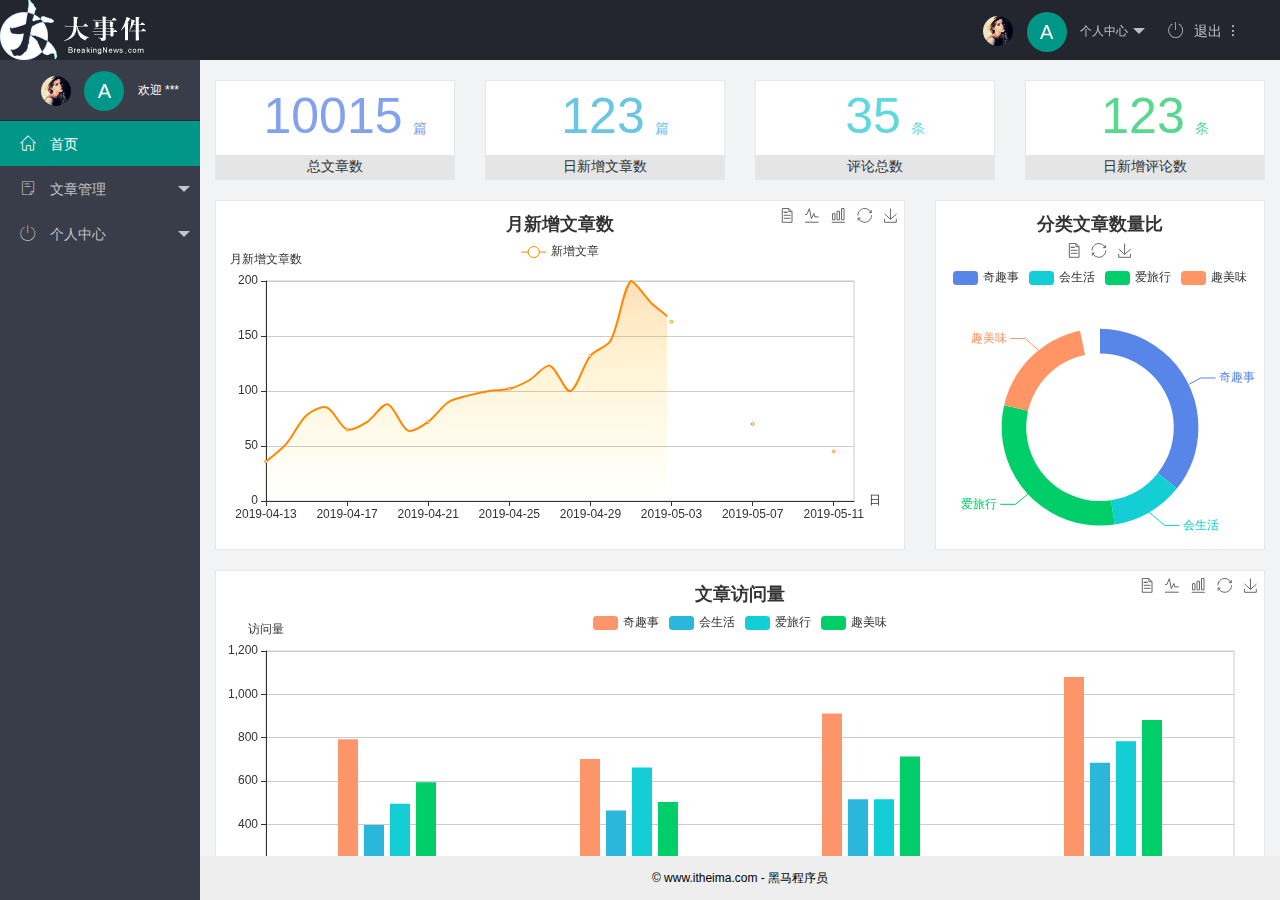
==== commit 81b46b47: "完成文章管理相关功能的开发" ====
--- a/home/index.html
+++ b/home/index.html
@@ -59,11 +59,12 @@
                             </span>首页</a>
                     </li>
                     <li class="layui-nav-item">
-                        <a href="javascript:;"><span class="iconfont icon-16 tubiao"> </span>文章管理</a>
+                        <a href="/home/article/art_cate.html" target="fm"><span class="iconfont icon-16 tubiao">
+                            </span>文章管理</a>
                         <dl class="layui-nav-child">
-                            <dd><a href="javascript:;">文章类别</a></dd>
-                            <dd><a href="javascript:;"> 文章列表</a></dd>
-                            <dd><a href="">发布文章</a></dd>
+                            <dd><a href="/home/article/art_cate.html" target="fm">文章类别</a></dd>
+                            <dd><a href="/home/article/art_list.html" target="fm"> 文章列表</a></dd>
+                            <dd><a href="/home/article/art_pub.html" target="fm">发布文章</a></dd>
                         </dl>
                     </li>
                     <li class="layui-nav-item">
